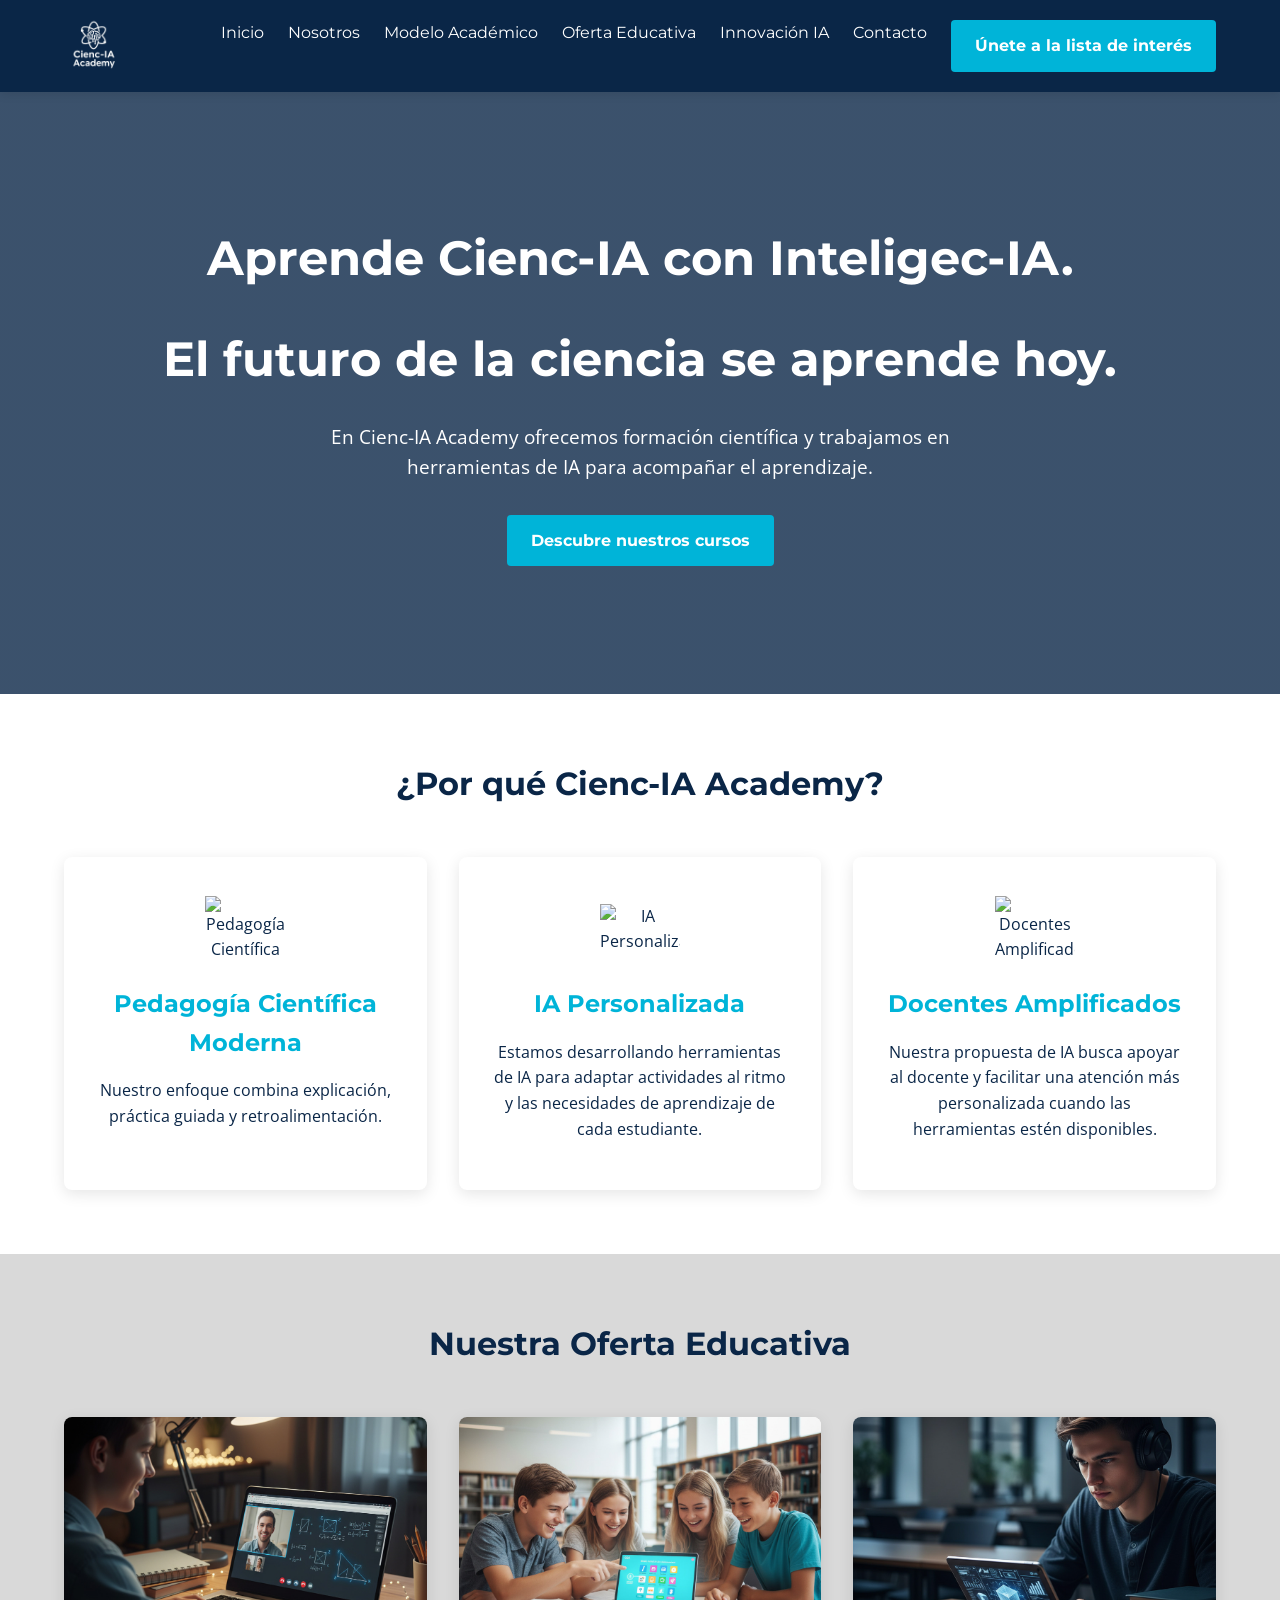
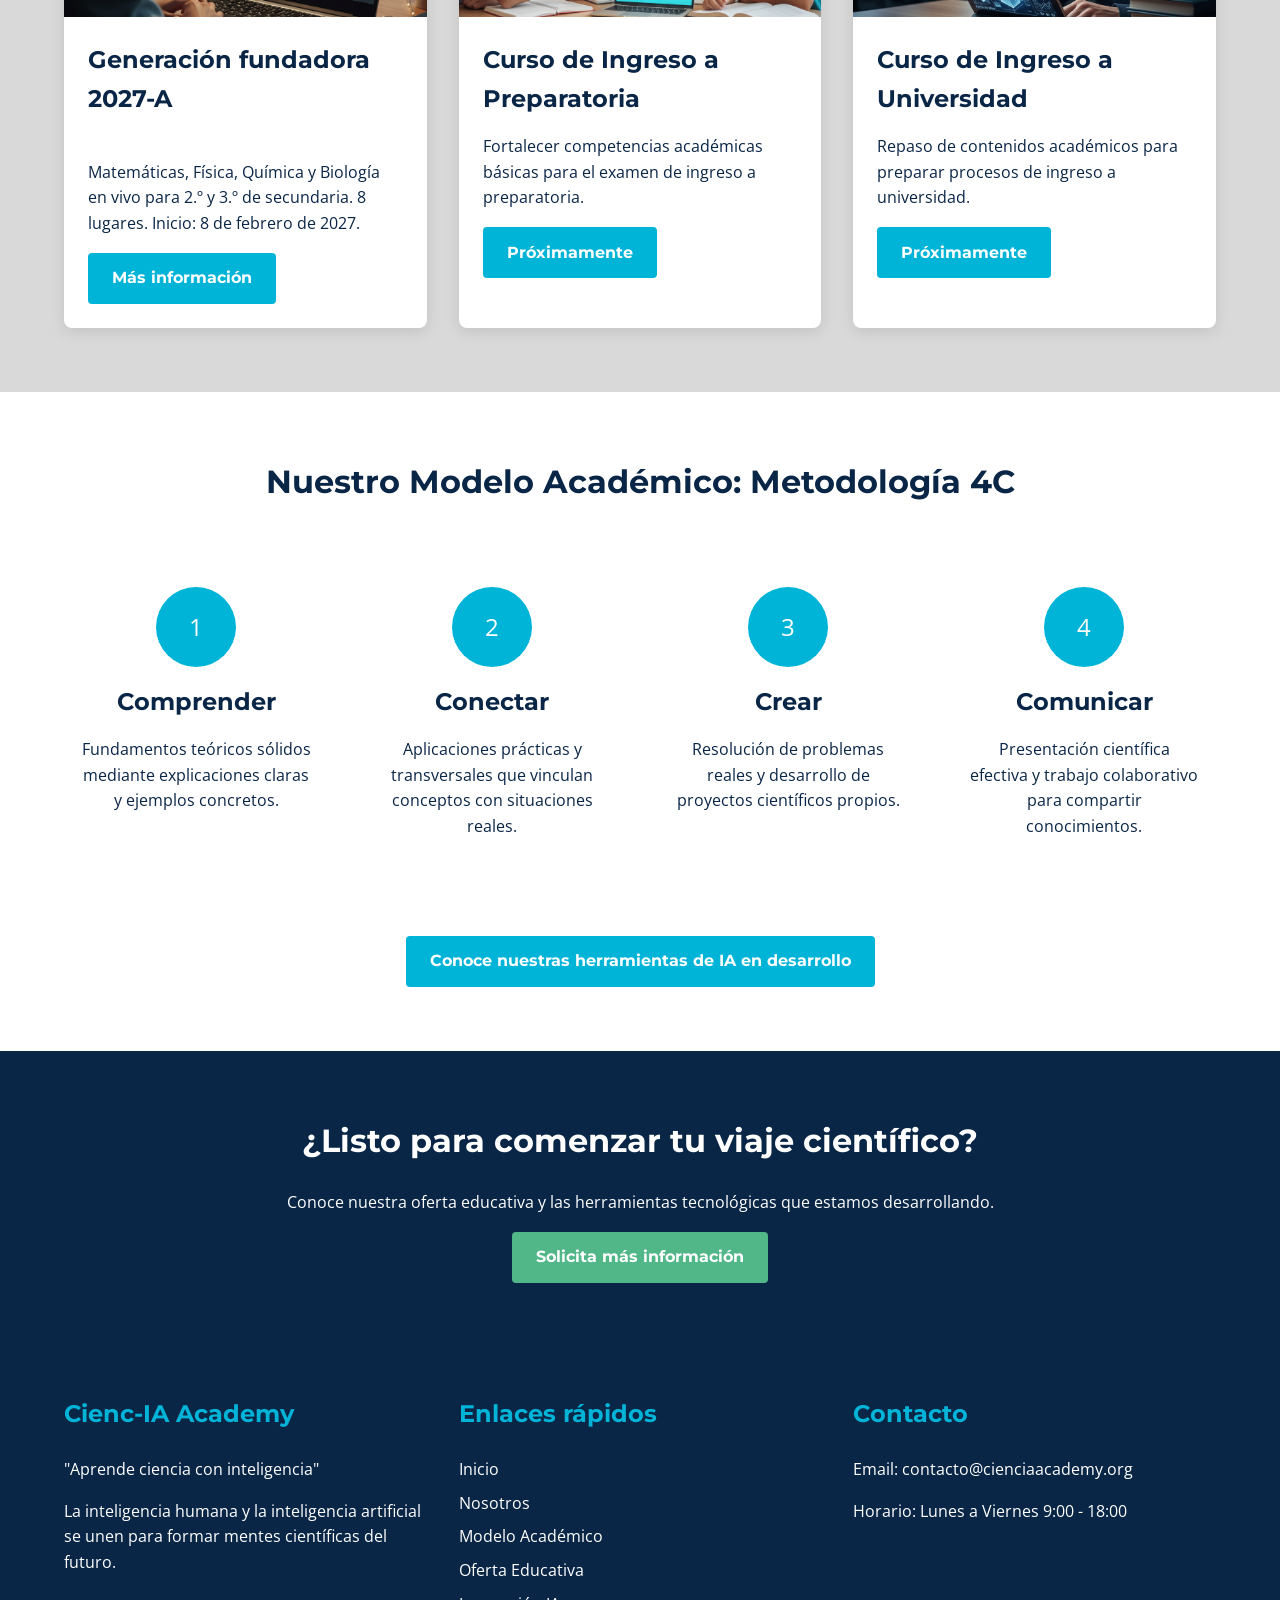
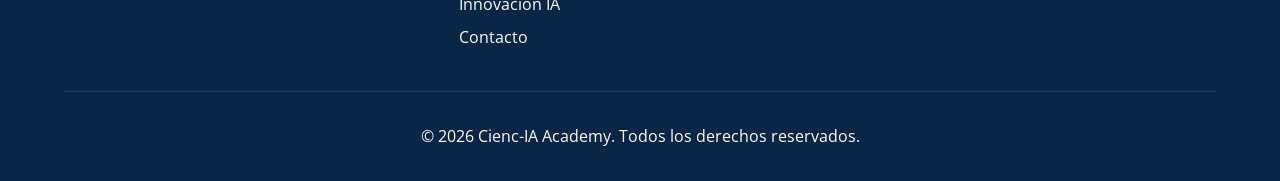
==== index.html @ e6fd6651 "Add files via upload" ====
<!DOCTYPE html>
<html lang="es">
<head>
    <meta charset="UTF-8">
    <meta name="viewport" content="width=device-width, initial-scale=1.0">
    <title>Cienc-IA Academy - Ciencia que evoluciona contigo</title>
    <link rel="preconnect" href="https://fonts.googleapis.com">
    <link rel="preconnect" href="https://fonts.gstatic.com" crossorigin>
    <link href="https://fonts.googleapis.com/css2?family=Montserrat:wght@700&family=Open+Sans&display=swap" rel="stylesheet">
    <style>
        /* Variables CSS para la paleta de colores */
        :root {
            --azul-profundo: #0A2647;
            --cian-brillante: #00B4D8;
            --blanco-puro: #FFFFFF;
            --verde-cientifico: #52B788;
            --gris-neutro: #D9D9D9;
        }

        /* Estilos base */
        * {
            margin: 0;
            padding: 0;
            box-sizing: border-box;
        }

        body {
            font-family: 'Open Sans', sans-serif;
            color: var(--azul-profundo);
            line-height: 1.6;
            background-color: var(--blanco-puro);
        }

        h1, h2, h3, h4, h5, h6 {
            font-family: 'Montserrat', sans-serif;
            font-weight: 700;
            margin-bottom: 1rem;
        }

        h1 {
            font-size: 2.5rem;
        }

        h2 {
            font-size: 2rem;
        }

        h3 {
            font-size: 1.5rem;
        }

        p {
            margin-bottom: 1rem;
        }

        .container {
            width: 90%;
            max-width: 1200px;
            margin: 0 auto;
        }

        section {
            padding: 4rem 0;
        }

        .section-title {
            text-align: center;
            margin-bottom: 3rem;
            color: var(--azul-profundo);
        }

        .btn {
            display: inline-block;
            background-color: var(--cian-brillante);
            color: var(--blanco-puro);
            padding: 0.8rem 1.5rem;
            border-radius: 4px;
            text-decoration: none;
            font-family: 'Montserrat', sans-serif;
            font-weight: 700;
            transition: all 0.3s ease;
            border: none;
            cursor: pointer;
        }

        .btn:hover {
            background-color: var(--azul-profundo);
            transform: translateY(-3px);
            box-shadow: 0 4px 8px rgba(0, 0, 0, 0.2);
        }

        /* Header */
        header {
            background-color: var(--azul-profundo);
            padding: 1rem 0;
            position: sticky;
            top: 0;
            z-index: 1000;
            box-shadow: 0 2px 10px rgba(0, 0, 0, 0.1);
        }

        .header-container {
            display: flex;
            justify-content: space-between;
            align-items: center;
        }

        .logo {
            height: 60px;
            display: block;
        }

        nav ul {
            display: flex;
            list-style: none;
        }

        nav li {
            margin-left: 1.5rem;
        }

        nav a {
            color: var(--blanco-puro);
            text-decoration: none;
            font-family: 'Montserrat', sans-serif;
            transition: color 0.3s ease;
        }

        nav a:hover {
            color: var(--cian-brillante);
        }

        .mobile-menu-btn {
            display: none;
            background: none;
            border: none;
            color: var(--blanco-puro);
            font-size: 1.5rem;
            cursor: pointer;
        }

        /* Hero Section */
        .hero {
            background: linear-gradient(rgba(10, 38, 71, 0.8), rgba(10, 38, 71, 0.8)), url('assets/images/hero/hero-home.jpg');
            background-size: cover;
            background-position: center;
            color: var(--blanco-puro);
            text-align: center;
            padding: 8rem 0;
        }

        .hero h1 {
            font-size: 3rem;
            margin-bottom: 1.5rem;
        }

        .hero p {
            font-size: 1.2rem;
            max-width: 700px;
            margin: 0 auto 2rem;
        }

        /* Why Section */
        .why-section {
            background-color: var(--blanco-puro);
        }

        .why-cards {
            display: grid;
            grid-template-columns: repeat(auto-fit, minmax(300px, 1fr));
            gap: 2rem;
        }

        .why-card {
            background-color: var(--blanco-puro);
            border-radius: 8px;
            padding: 2rem;
            box-shadow: 0 4px 15px rgba(0, 0, 0, 0.1);
            transition: transform 0.3s ease;
            text-align: center;
        }

        .why-card:hover {
            transform: translateY(-5px);
        }

        .why-card h3 {
            color: var(--cian-brillante);
            margin-bottom: 1rem;
        }

        .why-card-icon {
            width: 80px;
            height: 80px;
            margin: 0 auto 1rem;
            display: flex;
            align-items: center;
            justify-content: center;
        }

        .why-card-icon img {
            width: 100%;
            height: auto;
        }

        /* Courses Section */
        .courses-section {
            background-color: var(--gris-neutro);
        }

        .course-cards {
            display: grid;
            grid-template-columns: repeat(auto-fit, minmax(300px, 1fr));
            gap: 2rem;
        }

        .course-card {
            background-color: var(--blanco-puro);
            border-radius: 8px;
            overflow: hidden;
            box-shadow: 0 4px 15px rgba(0, 0, 0, 0.1);
            transition: transform 0.3s ease;
        }

        .course-card:hover {
            transform: translateY(-5px);
        }

        .course-card-img {
            height: 200px;
            overflow: hidden;
        }

        .course-card-img img {
            width: 100%;
            height: 100%;
            object-fit: cover;
        }

        .course-card-content {
            padding: 1.5rem;
        }

        .course-card h3 {
            color: var(--azul-profundo);
        }

        /* Model 4C Section */
        .model-section {
            background-color: var(--blanco-puro);
        }

        .model-4c {
            display: grid;
            grid-template-columns: repeat(auto-fit, minmax(250px, 1fr));
            gap: 2rem;
            margin-bottom: 3rem;
        }

        .model-step {
            text-align: center;
            padding: 2rem 1rem;
        }

        .model-step-icon {
            width: 80px;
            height: 80px;
            background-color: var(--cian-brillante);
            border-radius: 50%;
            display: flex;
            align-items: center;
            justify-content: center;
            margin: 0 auto 1rem;
            color: var(--blanco-puro);
            font-size: 1.5rem;
        }

        .model-step h3 {
            color: var(--azul-profundo);
        }

        /* CTA Section */
        .cta-section {
            background-color: var(--azul-profundo);
            color: var(--blanco-puro);
            text-align: center;
            padding: 4rem 0;
        }

        .cta-section h2 {
            margin-bottom: 1.5rem;
        }

        /* Footer */
        footer {
            background-color: var(--azul-profundo);
            color: var(--blanco-puro);
            padding: 3rem 0 1rem;
        }

        .footer-content {
            display: grid;
            grid-template-columns: repeat(auto-fit, minmax(250px, 1fr));
            gap: 2rem;
            margin-bottom: 2rem;
        }

        .footer-column h3 {
            color: var(--cian-brillante);
            margin-bottom: 1.5rem;
        }

        .footer-column ul {
            list-style: none;
        }

        .footer-column li {
            margin-bottom: 0.5rem;
        }

        .footer-column a {
            color: var(--blanco-puro);
            text-decoration: none;
            transition: color 0.3s ease;
        }

        .footer-column a:hover {
            color: var(--cian-brillante);
        }

        .footer-bottom {
            text-align: center;
            padding-top: 2rem;
            border-top: 1px solid rgba(255, 255, 255, 0.1);
        }

        /* Responsive */
        @media (max-width: 768px) {
            .mobile-menu-btn {
                display: block;
            }

            nav ul {
                display: none;
                flex-direction: column;
                position: absolute;
                top: 100%;
                left: 0;
                width: 100%;
                background-color: var(--azul-profundo);
                padding: 1rem 0;
            }

            nav ul.active {
                display: flex;
            }

            nav li {
                margin: 0;
                text-align: center;
                padding: 0.5rem 0;
            }

            .hero h1 {
                font-size: 2rem;
            }
        }
    </style>
</head>
<body>
    <!-- Header -->
    <header>
        <div class="container header-container">
            <!-- Logo con ruta correcta -->
            <a href="#inicio" aria-label="Ir al inicio"><img src="assets/images/general/logo-ciencia-academy.png" alt="Cienc-IA Academy" class="logo"></a>
            <button class="mobile-menu-btn" aria-label="Abrir menú">☰</button>
            <nav>
                <ul>
                    <li><a href="#inicio">Inicio</a></li>
                    <li><a href="pages/nosotros.html">Nosotros</a></li>
                    <li><a href="pages/modelo-academico.html">Modelo Académico</a></li>
                    <li><a href="pages/oferta-educativa.html">Oferta Educativa</a></li>
                    <li><a href="pages/innovacion-ia.html">Innovación IA</a></li>
                    <li><a href="pages/contacto.html">Contacto</a></li>
                    <li><a href="pages/contacto.html" class="btn">Únete a la lista de interés</a></li>
                </ul>
            </nav>
        </div>
    </header>

    <!-- Hero Section -->
    <section class="hero" id="inicio">
        <div class="container">
            <h1>Aprende Cienc-IA con Inteligec-IA.</h1>
            <h1>El futuro de la ciencia se aprende hoy.</h1>
            <p>En Cienc-IA Academy ofrecemos formación científica y trabajamos en herramientas de IA para acompañar el aprendizaje.</p>
            <a href="#cursos" class="btn">Descubre nuestros cursos</a>
        </div>
    </section>

    <!-- Why Section -->
    <section class="why-section" id="nosotros">
        <div class="container">
            <h2 class="section-title">¿Por qué Cienc-IA Academy?</h2>
            <div class="why-cards">
                <div class="why-card">
                    <div class="why-card-icon">
                        <img src="assets/images/icons/icon-pedagogia.svg" alt="Pedagogía Científica">
                    </div>
                    <h3>Pedagogía Científica Moderna</h3>
                    <p>Nuestro enfoque combina explicación, práctica guiada y retroalimentación.</p>
                </div>
                <div class="why-card">
                    <div class="why-card-icon">
                        <img src="assets/images/icons/icon-ia.svg" alt="IA Personalizada">
                    </div>
                    <h3>IA Personalizada</h3>
                    <p>Estamos desarrollando herramientas de IA para adaptar actividades al ritmo y las necesidades de aprendizaje de cada estudiante.</p>
                </div>
                <div class="why-card">
                    <div class="why-card-icon">
                        <img src="assets/images/icons/icon-docentes.svg" alt="Docentes Amplificados">
                    </div>
                    <h3>Docentes Amplificados</h3>
                    <p>Nuestra propuesta de IA busca apoyar al docente y facilitar una atención más personalizada cuando las herramientas estén disponibles.</p>
                </div>
            </div>
        </div>
    </section>

    <!-- Courses Section -->
    <section class="courses-section" id="cursos">
        <div class="container">
            <h2 class="section-title">Nuestra Oferta Educativa</h2>
            <div class="course-cards">
                <div class="course-card">
                    <div class="course-card-img">
                        <img src="assets/images/courses/curso-regulares.jpg" alt="Cursos Regulares">
                    </div>
                    <div class="course-card-content">
                        <h3>Generación fundadora 2027-A <br> </h3>
                        <br>
                        <p>Matemáticas, Física, Química y Biología en vivo para 2.º y 3.º de secundaria. 8 lugares. Inicio: 8 de febrero de 2027.</p>
                        <a href="pages/oferta-educativa.html" class="btn">Más información</a>
                        
                    </div>
                </div>
                <div class="course-card">
                    <div class="course-card-img">
                        <img src="assets/images/courses/curso-preparatoria.jpg" alt="Curso de Ingreso a Preparatoria">
                    </div>
                    <div class="course-card-content">
                        <h3>Curso de Ingreso a Preparatoria</h3>
                        <p>Fortalecer competencias académicas básicas para el examen de ingreso a preparatoria.</p>
                        <span class="btn" style="cursor: default;">Próximamente</span>
                    </div>
                </div>
                <div class="course-card">
                    <div class="course-card-img">
                        <img src="assets/images/courses/curso-universidad.jpg" alt="Curso de Ingreso a Universidad">
                    </div>
                    <div class="course-card-content">
                        <h3>Curso de Ingreso a Universidad</h3>
                        <p>Repaso de contenidos académicos para preparar procesos de ingreso a universidad.</p>
                        <span class="btn" style="cursor: default;">Próximamente</span>
                    </div>
                </div>
            </div>
        </div>
    </section>

    <!-- Model 4C Section -->
    <section class="model-section" id="modelo">
        <div class="container">
            <h2 class="section-title">Nuestro Modelo Académico: Metodología 4C</h2>
            <div class="model-4c">
                <div class="model-step">
                    <div class="model-step-icon">1</div>
                    <h3>Comprender</h3>
                    <p>Fundamentos teóricos sólidos mediante explicaciones claras y ejemplos concretos.</p>
                </div>
                <div class="model-step">
                    <div class="model-step-icon">2</div>
                    <h3>Conectar</h3>
                    <p>Aplicaciones prácticas y transversales que vinculan conceptos con situaciones reales.</p>
                </div>
                <div class="model-step">
                    <div class="model-step-icon">3</div>
                    <h3>Crear</h3>
                    <p>Resolución de problemas reales y desarrollo de proyectos científicos propios.</p>
                </div>
                <div class="model-step">
                    <div class="model-step-icon">4</div>
                    <h3>Comunicar</h3>
                    <p>Presentación científica efectiva y trabajo colaborativo para compartir conocimientos.</p>
                </div>
            </div>
            <div style="text-align: center;">
                <a href="pages/innovacion-ia.html" class="btn">Conoce nuestras herramientas de IA en desarrollo</a>
            </div>
        </div>
    </section>

    <!-- CTA Section -->
    <section class="cta-section">
        <div class="container">
            <h2>¿Listo para comenzar tu viaje científico?</h2>
            <p>Conoce nuestra oferta educativa y las herramientas tecnológicas que estamos desarrollando.</p>
            <a href="pages/contacto.html" class="btn" style="background-color: var(--verde-cientifico);">Solicita más información</a>
        </div>
    </section>

    <!-- Footer -->
    <footer>
        <div class="container">
            <div class="footer-content">
                <div class="footer-column">
                    <h3>Cienc-IA Academy</h3>
                    <p>"Aprende ciencia con inteligencia"</p>
                    <p>La inteligencia humana y la inteligencia artificial se unen para formar mentes científicas del futuro.</p>
                </div>
                <div class="footer-column">
                    <h3>Enlaces rápidos</h3>
                    <ul>
                        <li><a href="#inicio">Inicio</a></li>
                        <li><a href="pages/nosotros.html">Nosotros</a></li>
                        <li><a href="pages/modelo-academico.html">Modelo Académico</a></li>
                        <li><a href="pages/oferta-educativa.html">Oferta Educativa</a></li>
                        <li><a href="pages/innovacion-ia.html">Innovación IA</a></li>
                        <li><a href="pages/contacto.html">Contacto</a></li>
                    </ul>
                </div>
                <div class="footer-column">
                    <h3>Contacto</h3>
                    <p>Email: contacto@cienciaacademy.org</p>
                    <p>Horario: Lunes a Viernes 9:00 - 18:00</p>
                </div>
            </div>
            <div class="footer-bottom">
                <p>&copy; 2026 Cienc-IA Academy. Todos los derechos reservados.</p>
            </div>
        </div>
    </footer>

    <script>
        // Mobile menu toggle
        document.querySelector('.mobile-menu-btn').addEventListener('click', function() {
            document.querySelector('nav ul').classList.toggle('active');
        });

        // Smooth scrolling for anchor links
        document.querySelectorAll('a[href^="#"]').forEach(anchor => {
            anchor.addEventListener('click', function (e) {
                e.preventDefault();
                
                const targetId = this.getAttribute('href');
                if (targetId === '#') return;
                
                const targetElement = document.querySelector(targetId);
                if (targetElement) {
                    window.scrollTo({
                        top: targetElement.offsetTop - 80,
                        behavior: 'smooth'
                    });
                    
                    // Close mobile menu if open
                    document.querySelector('nav ul').classList.remove('active');
                }
            });
        });
    </script>
</body>
</html>
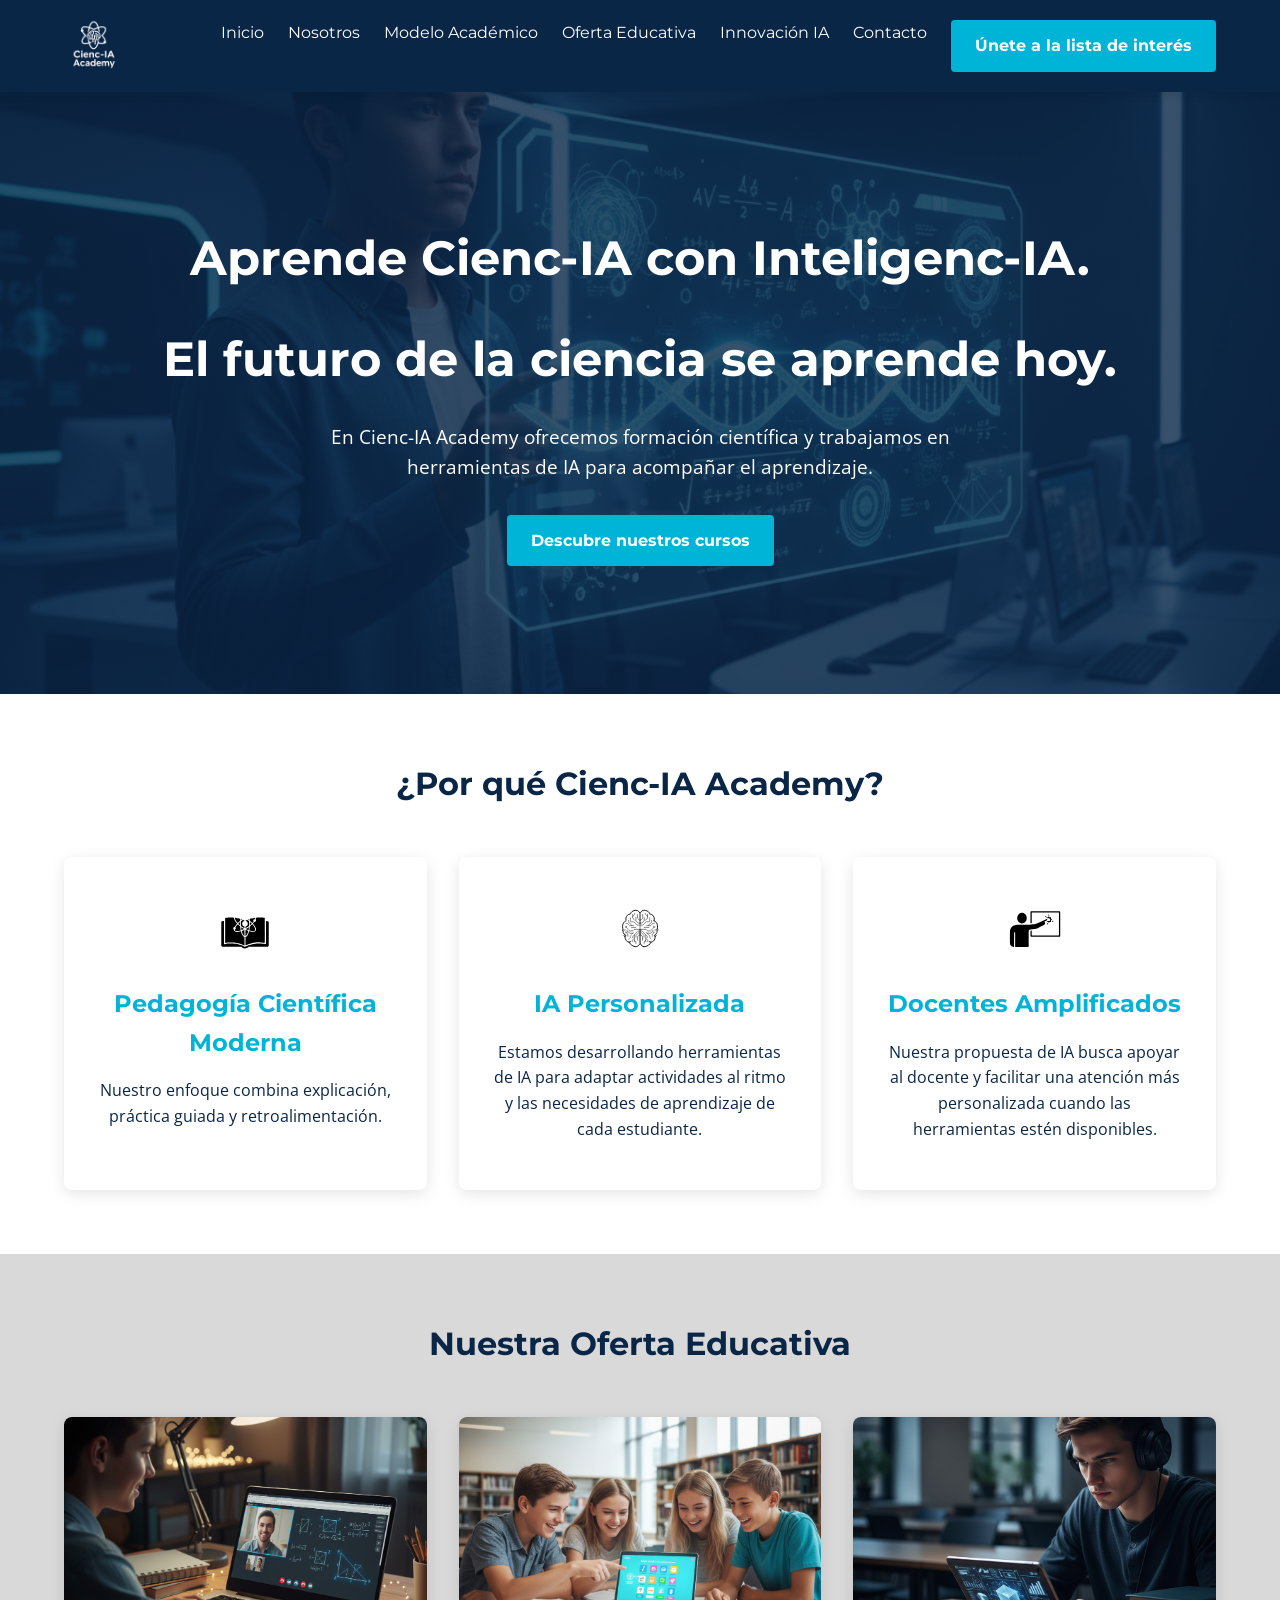
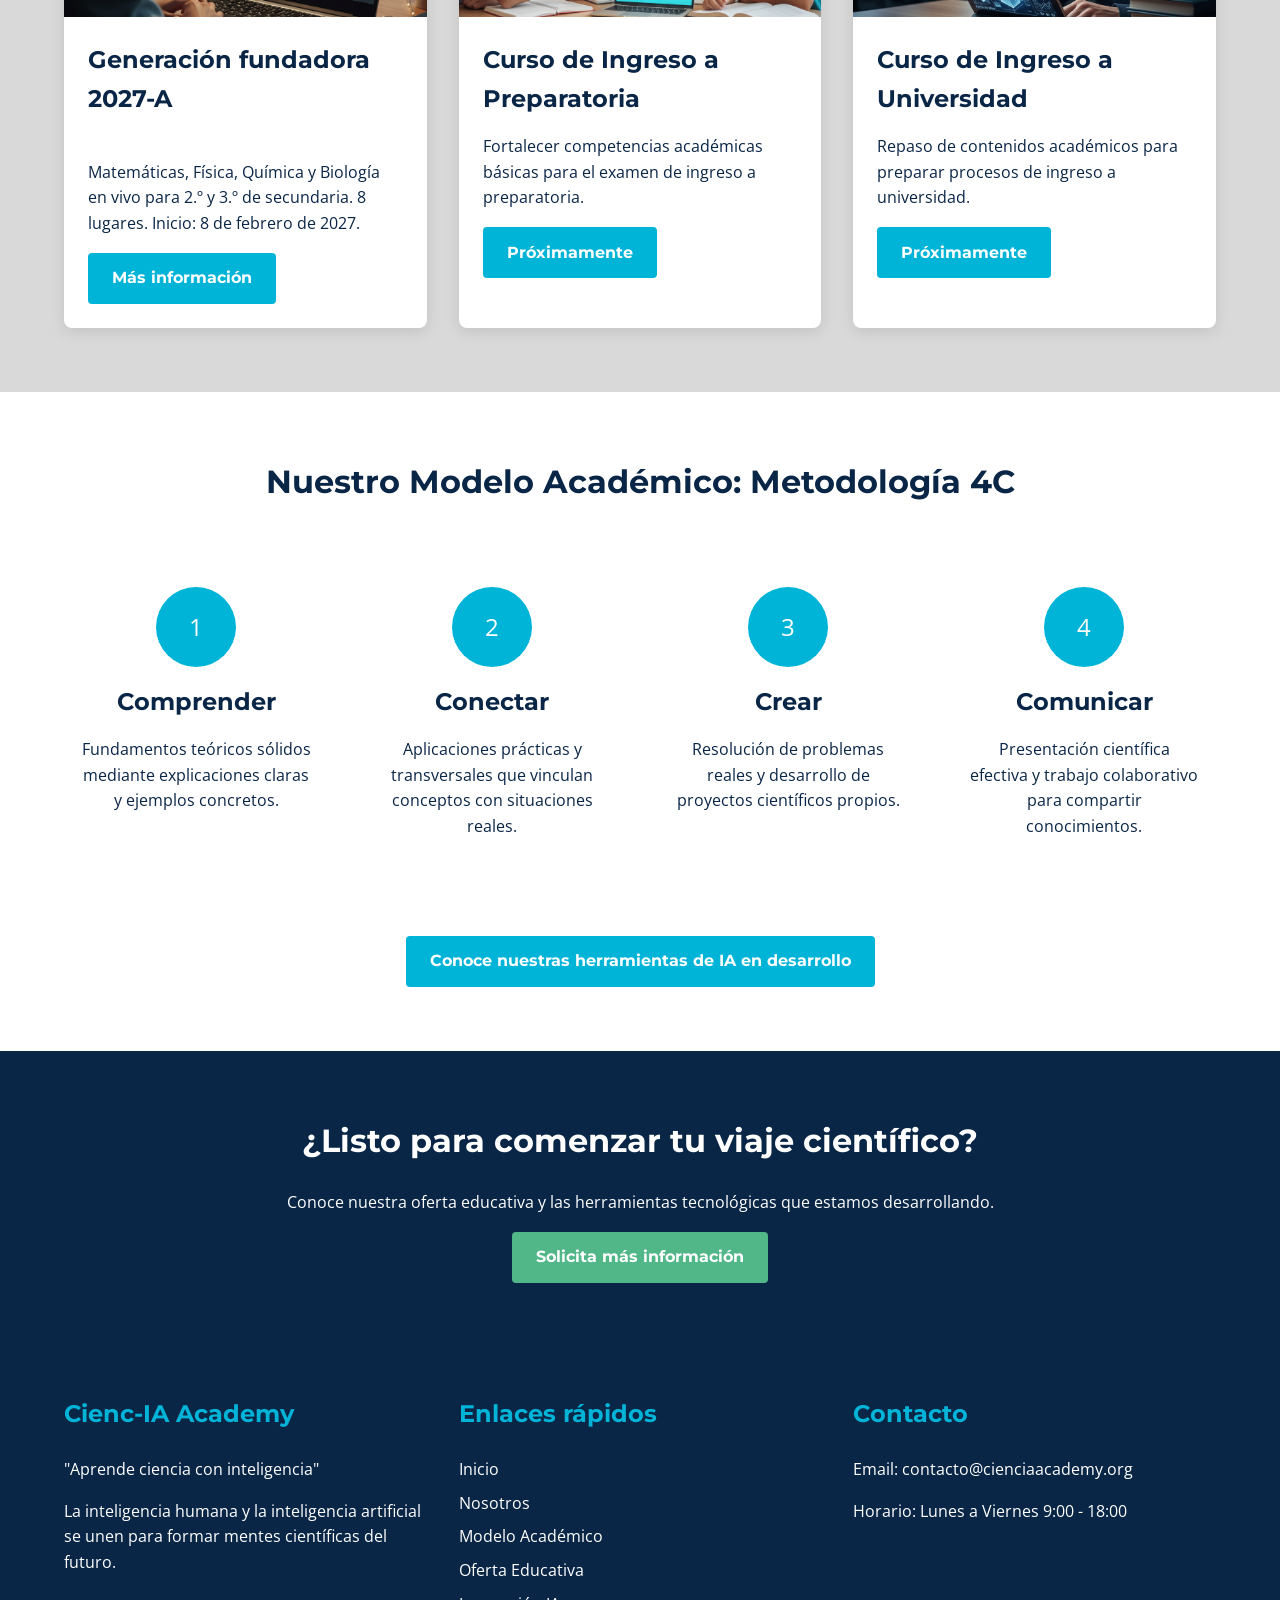
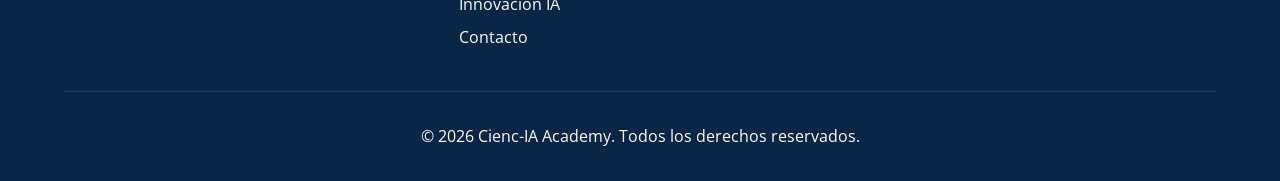
==== commit f0557f98: "fix: restaura estilos del pie y corrige errata del título" ====
--- a/index.html
+++ b/index.html
@@ -391,7 +391,7 @@
     <!-- Hero Section -->
     <section class="hero" id="inicio">
         <div class="container">
-            <h1>Aprende Cienc-IA con Inteligec-IA.</h1>
+            <h1>Aprende Cienc-IA con Inteligenc-IA.</h1>
             <h1>El futuro de la ciencia se aprende hoy.</h1>
             <p>En Cienc-IA Academy ofrecemos formación científica y trabajamos en herramientas de IA para acompañar el aprendizaje.</p>
             <a href="#cursos" class="btn">Descubre nuestros cursos</a>
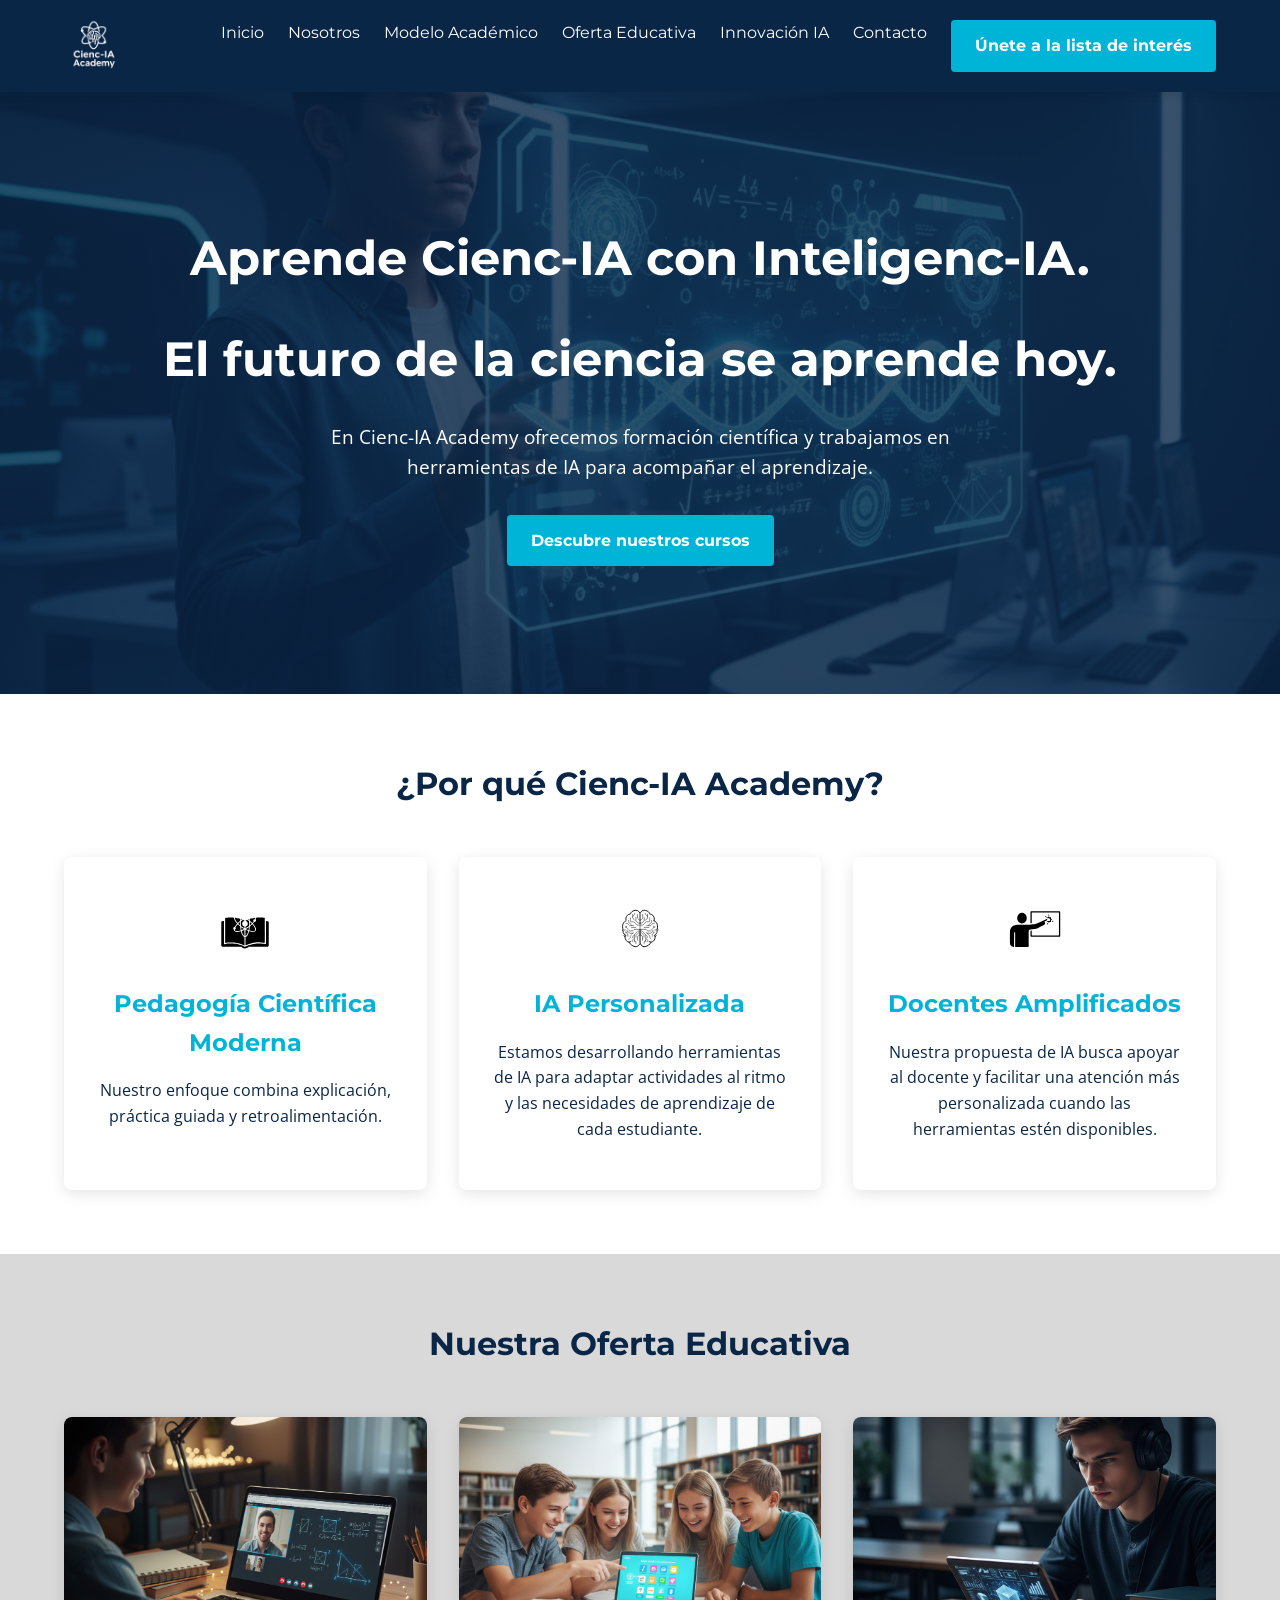
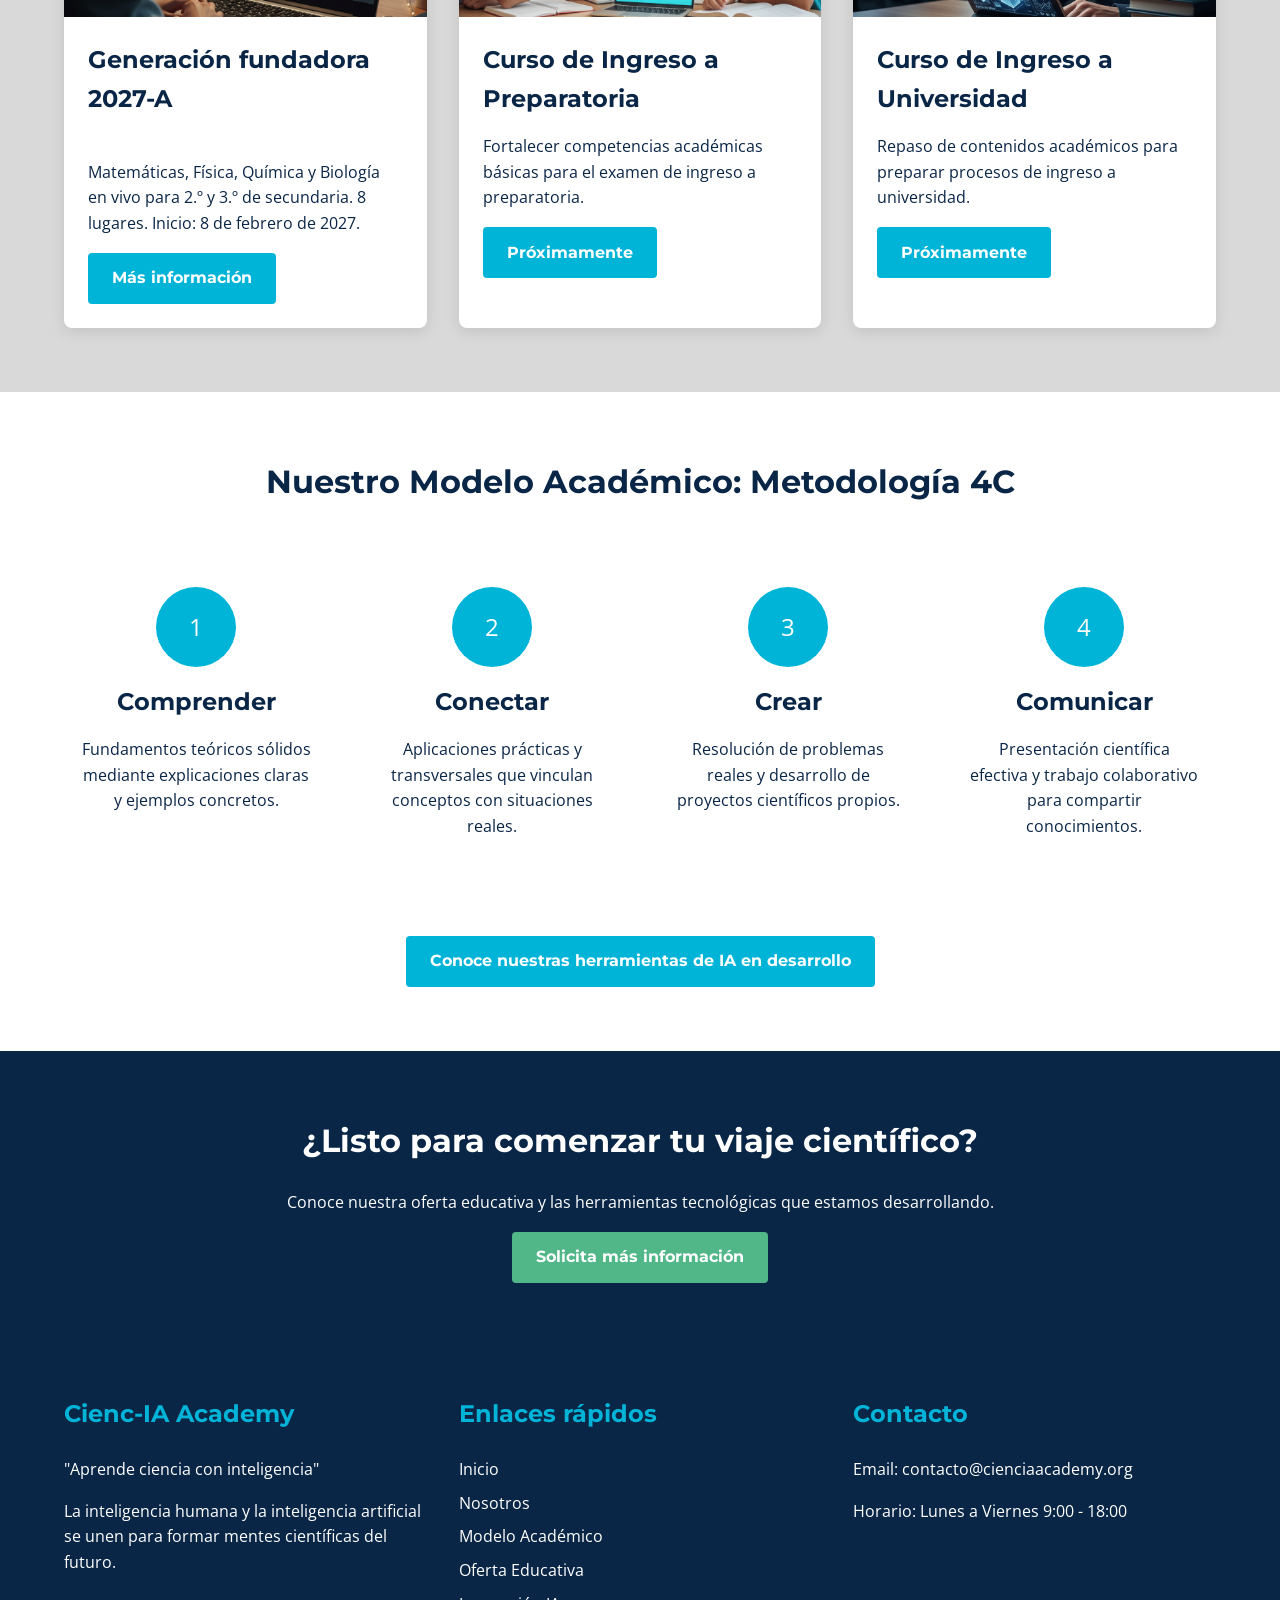
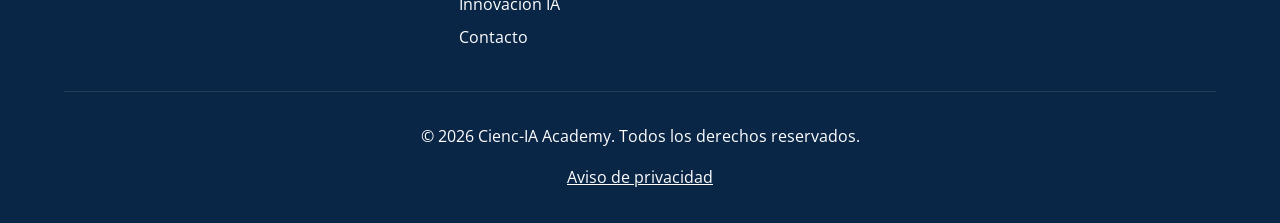
==== commit 8a62d0b7: "feat: añade aviso de privacidad y enlaces en los pies de página" ====
--- a/index.html
+++ b/index.html
@@ -538,6 +538,7 @@
             </div>
             <div class="footer-bottom">
                 <p>&copy; 2026 Cienc-IA Academy. Todos los derechos reservados.</p>
+                <p><a href="pages/aviso-de-privacidad.html" style="color: inherit;">Aviso de privacidad</a></p>
             </div>
         </div>
     </footer>
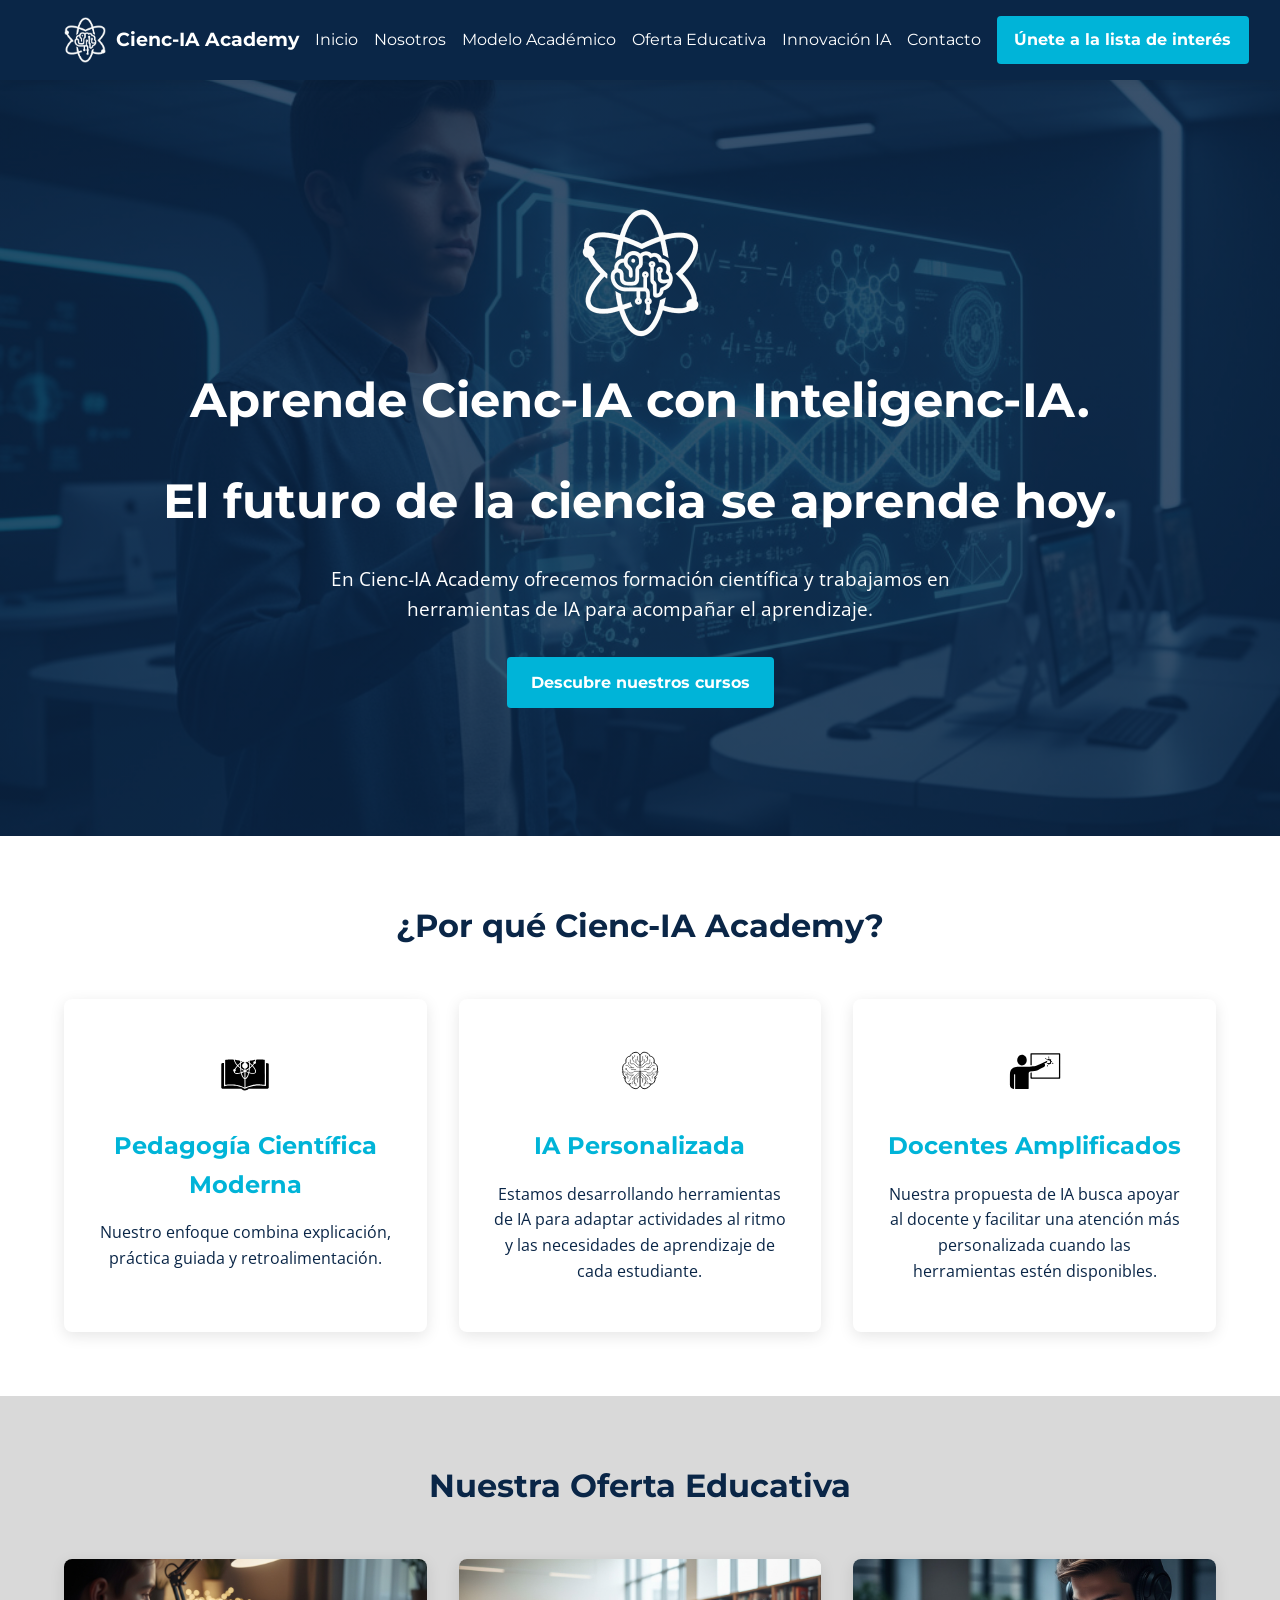
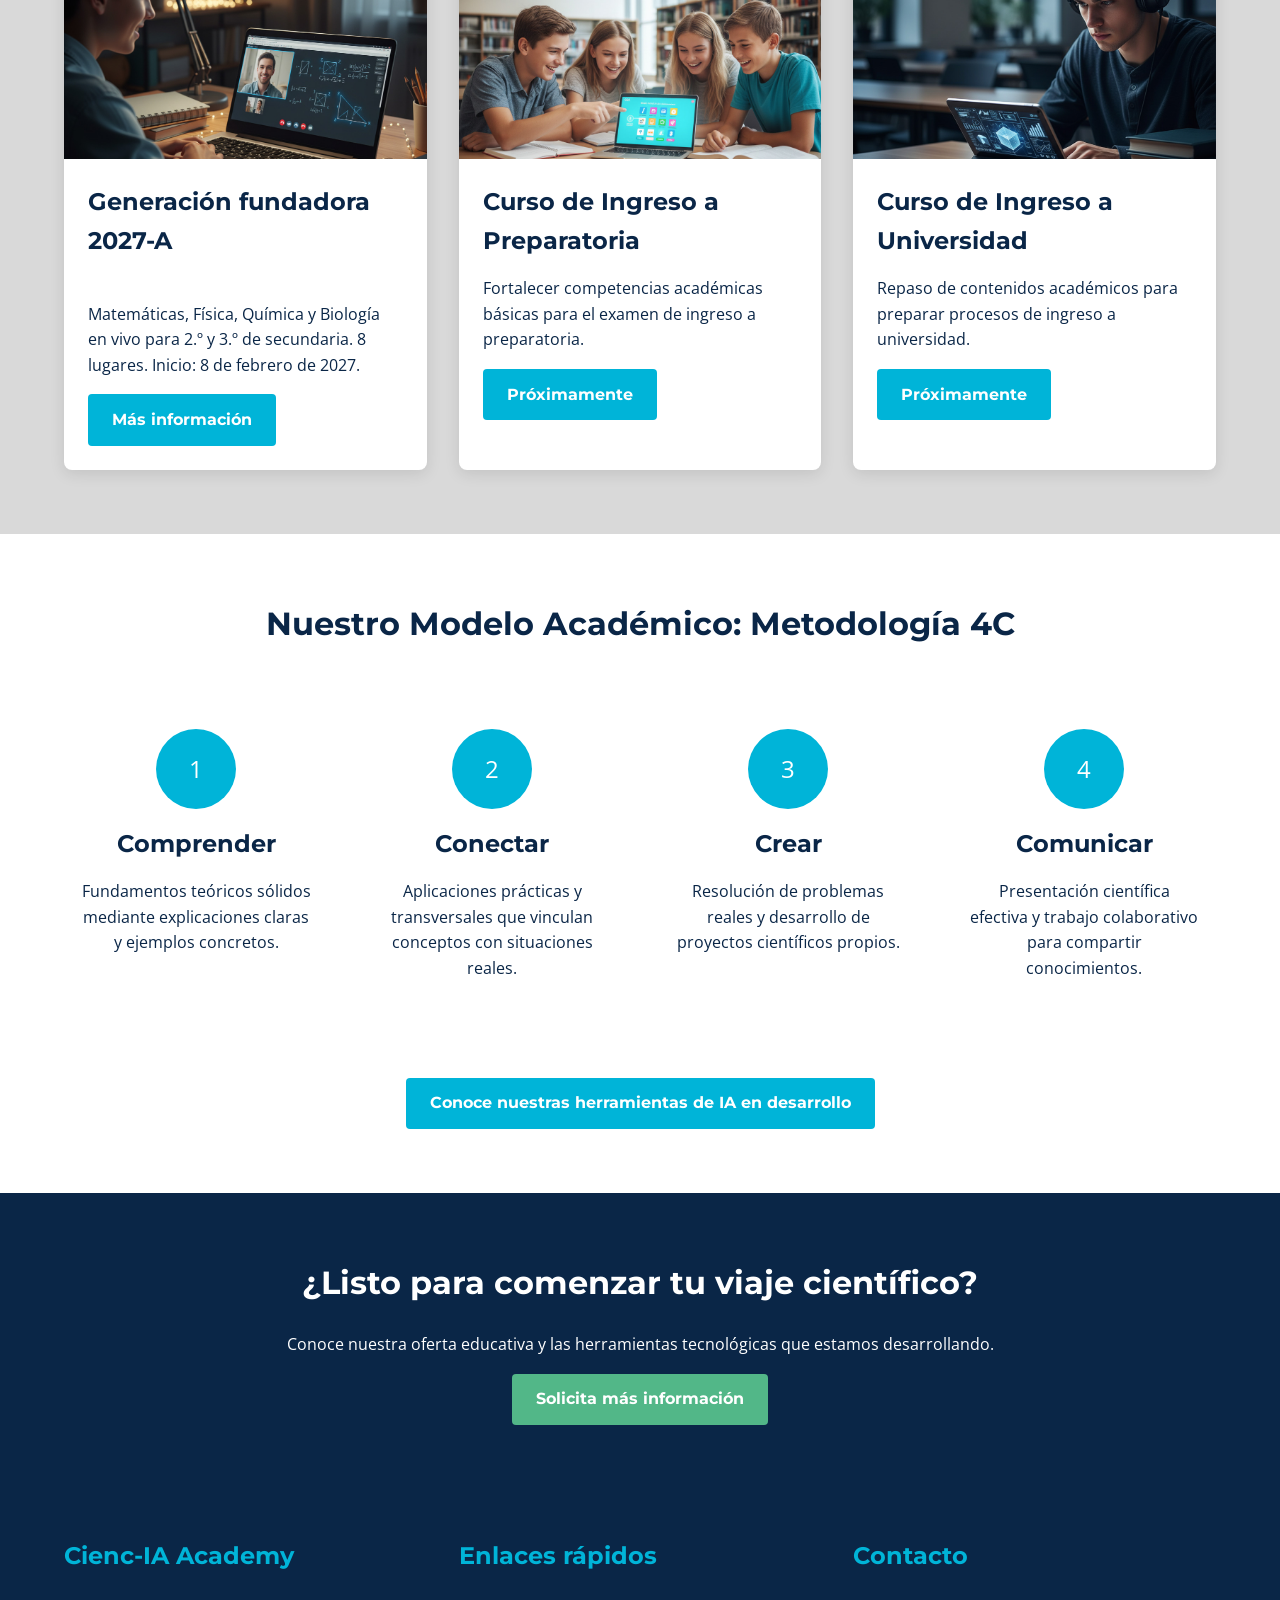
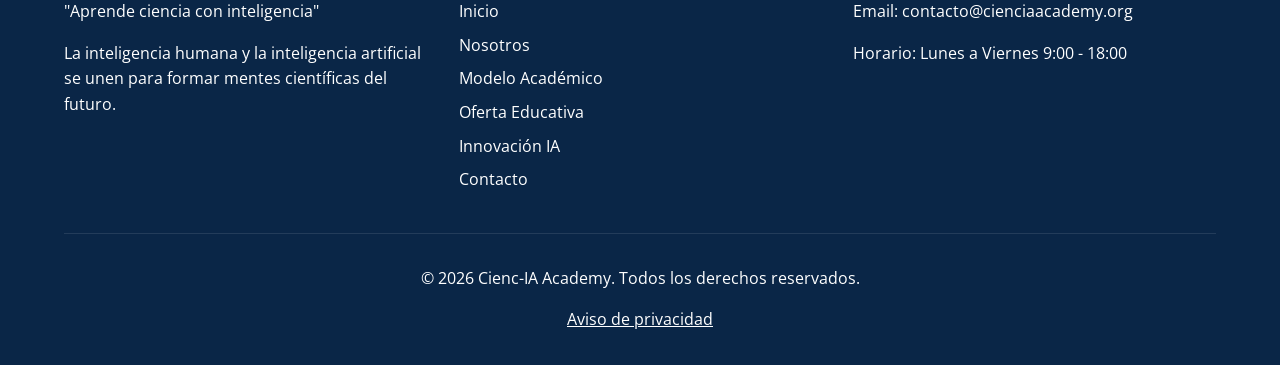
==== commit 5cb15a1a: "feat: actualiza el encabezado y la portada con los HTML proporcionados" ====
--- a/index.html
+++ b/index.html
@@ -365,6 +365,104 @@
                 font-size: 2rem;
             }
         }
+
+        /* Encabezado: logo horizontal y menú */
+        .logo-link {
+            display: flex;
+            align-items: center;
+            gap: 0.6rem;
+            text-decoration: none;
+        }
+
+        .logo-icon {
+            height: 46px;
+            width: auto;
+            display: block;
+        }
+
+        .brand {
+            font-family: 'Montserrat', sans-serif;
+            font-weight: 700;
+            color: var(--blanco-puro);
+            font-size: 1.2rem;
+            line-height: 1;
+            white-space: nowrap;
+        }
+
+        nav ul {
+            align-items: center;
+        }
+
+        nav a {
+            white-space: nowrap;
+        }
+
+        nav li {
+            margin-left: 1rem;
+        }
+
+        nav .btn {
+            padding: 0.7rem 1.1rem;
+        }
+
+        @media (max-width: 1279px) {
+            .header-container {
+                justify-content: flex-start;
+            }
+
+            .mobile-menu-btn {
+                display: block;
+                font-size: 2rem;
+                line-height: 1;
+                margin-right: 1rem;
+            }
+
+            nav ul {
+                display: none;
+                flex-direction: column;
+                position: absolute;
+                top: 100%;
+                left: 0;
+                width: 100%;
+                background-color: var(--azul-profundo);
+                padding: 1rem 0;
+            }
+
+            nav ul.active {
+                display: flex;
+            }
+
+            nav li {
+                margin: 0;
+                text-align: center;
+                padding: 0.5rem 0;
+            }
+        }
+
+        @media (max-width: 768px) {
+            .logo-icon {
+                height: 40px;
+            }
+
+            .brand {
+                font-size: 1.1rem;
+            }
+        }
+
+        /* Portada: icono grande */
+        .hero-logo {
+            height: 130px;
+            width: auto;
+            display: block;
+            margin: 0 auto 1.5rem;
+        }
+
+        @media (max-width: 768px) {
+            .hero-logo {
+                height: 90px;
+                margin-bottom: 1rem;
+            }
+        }
     </style>
 </head>
 <body>
@@ -372,8 +470,8 @@
     <header>
         <div class="container header-container">
             <!-- Logo con ruta correcta -->
-            <a href="#inicio" aria-label="Ir al inicio"><img src="assets/images/general/logo-ciencia-academy.png" alt="Cienc-IA Academy" class="logo"></a>
             <button class="mobile-menu-btn" aria-label="Abrir menú">☰</button>
+            <a href="#inicio" class="logo-link" aria-label="Ir al inicio"><img src="assets/images/general/logo-icono.png" alt="" class="logo-icon"><span class="brand">Cienc-IA Academy</span></a>
             <nav>
                 <ul>
                     <li><a href="#inicio">Inicio</a></li>
@@ -382,7 +480,7 @@
                     <li><a href="pages/oferta-educativa.html">Oferta Educativa</a></li>
                     <li><a href="pages/innovacion-ia.html">Innovación IA</a></li>
                     <li><a href="pages/contacto.html">Contacto</a></li>
-                    <li><a href="pages/contacto.html" class="btn">Únete a la lista de interés</a></li>
+                    <li><a href="https://docs.google.com/forms/d/e/1FAIpQLScrqjBEIfdcCrmgaC7dbi5Xk3SQpHmgz5KaGYGZAWSR4q2AVg/viewform" class="btn" target="_blank" rel="noopener">Únete a la lista de interés</a></li>
                 </ul>
             </nav>
         </div>
@@ -391,6 +489,7 @@
     <!-- Hero Section -->
     <section class="hero" id="inicio">
         <div class="container">
+            <img src="assets/images/general/logo-icono.png" alt="" class="hero-logo">
             <h1>Aprende Cienc-IA con Inteligenc-IA.</h1>
             <h1>El futuro de la ciencia se aprende hoy.</h1>
             <p>En Cienc-IA Academy ofrecemos formación científica y trabajamos en herramientas de IA para acompañar el aprendizaje.</p>
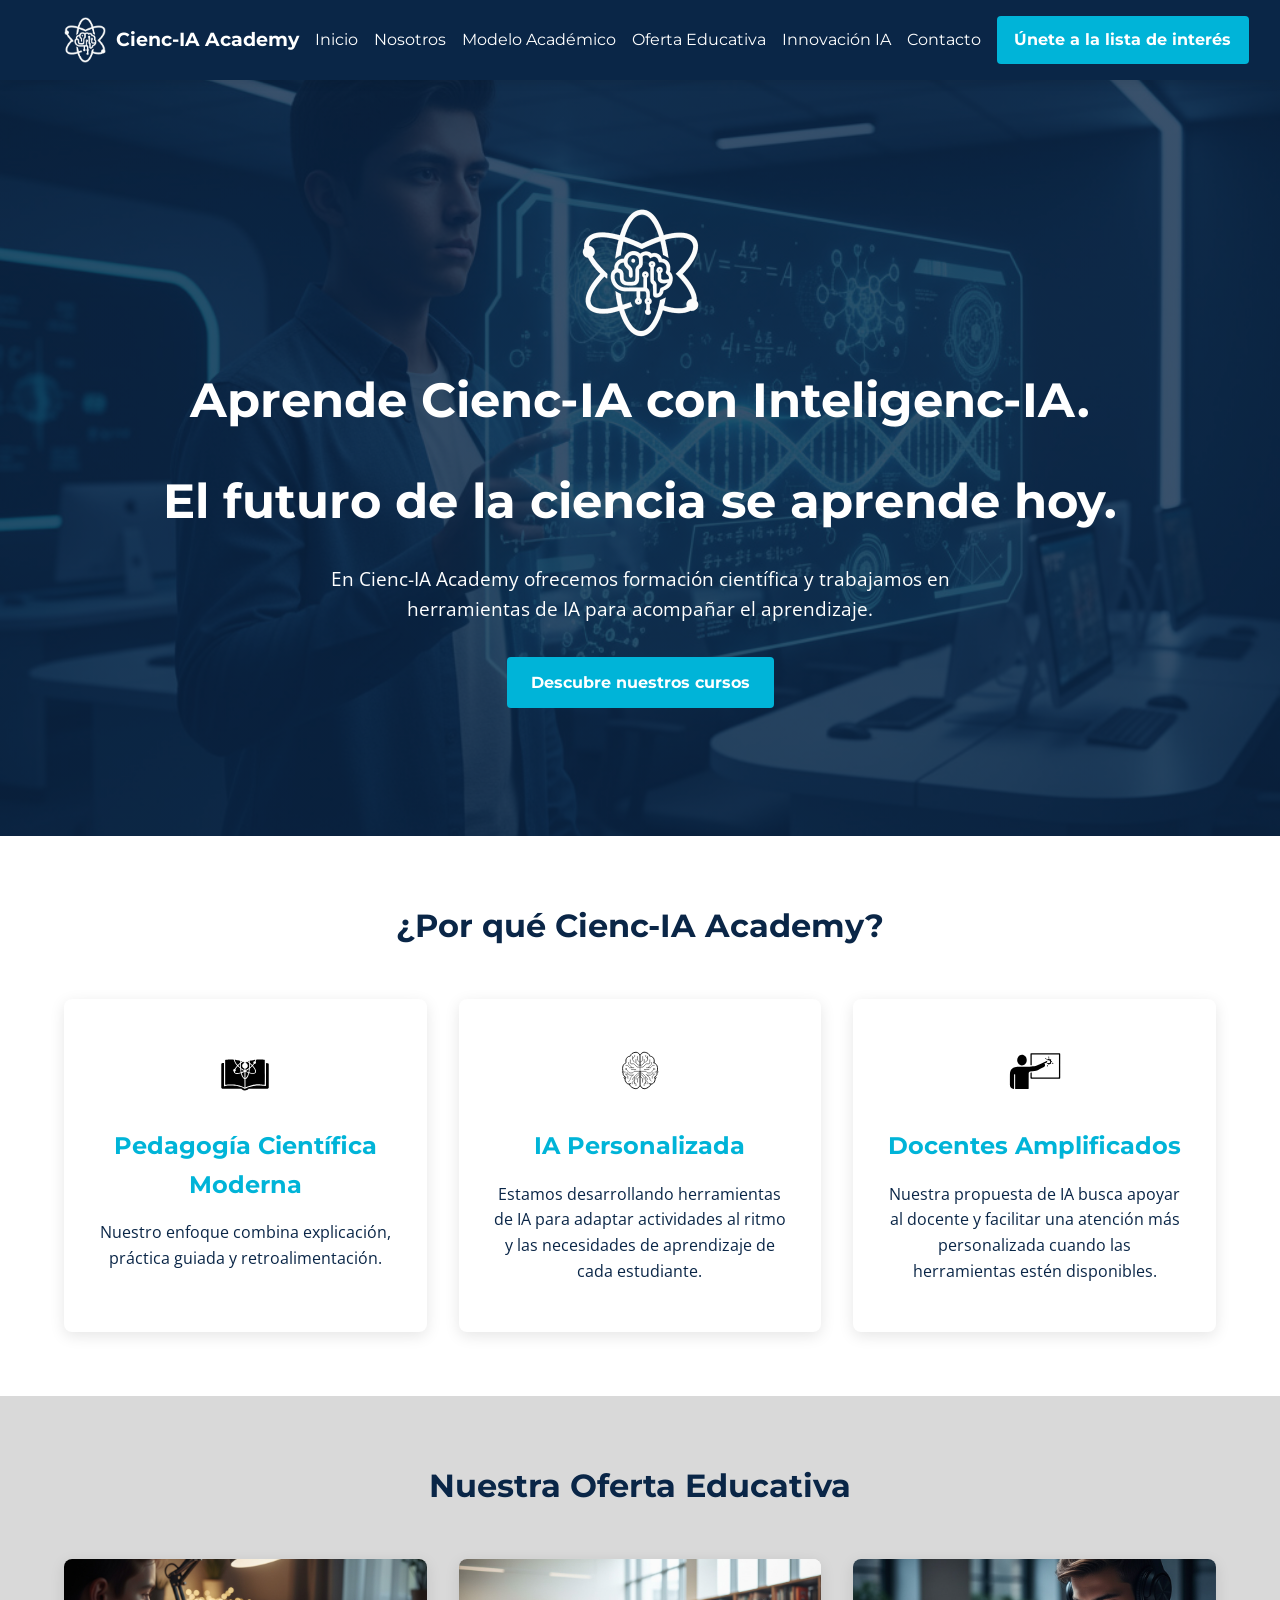
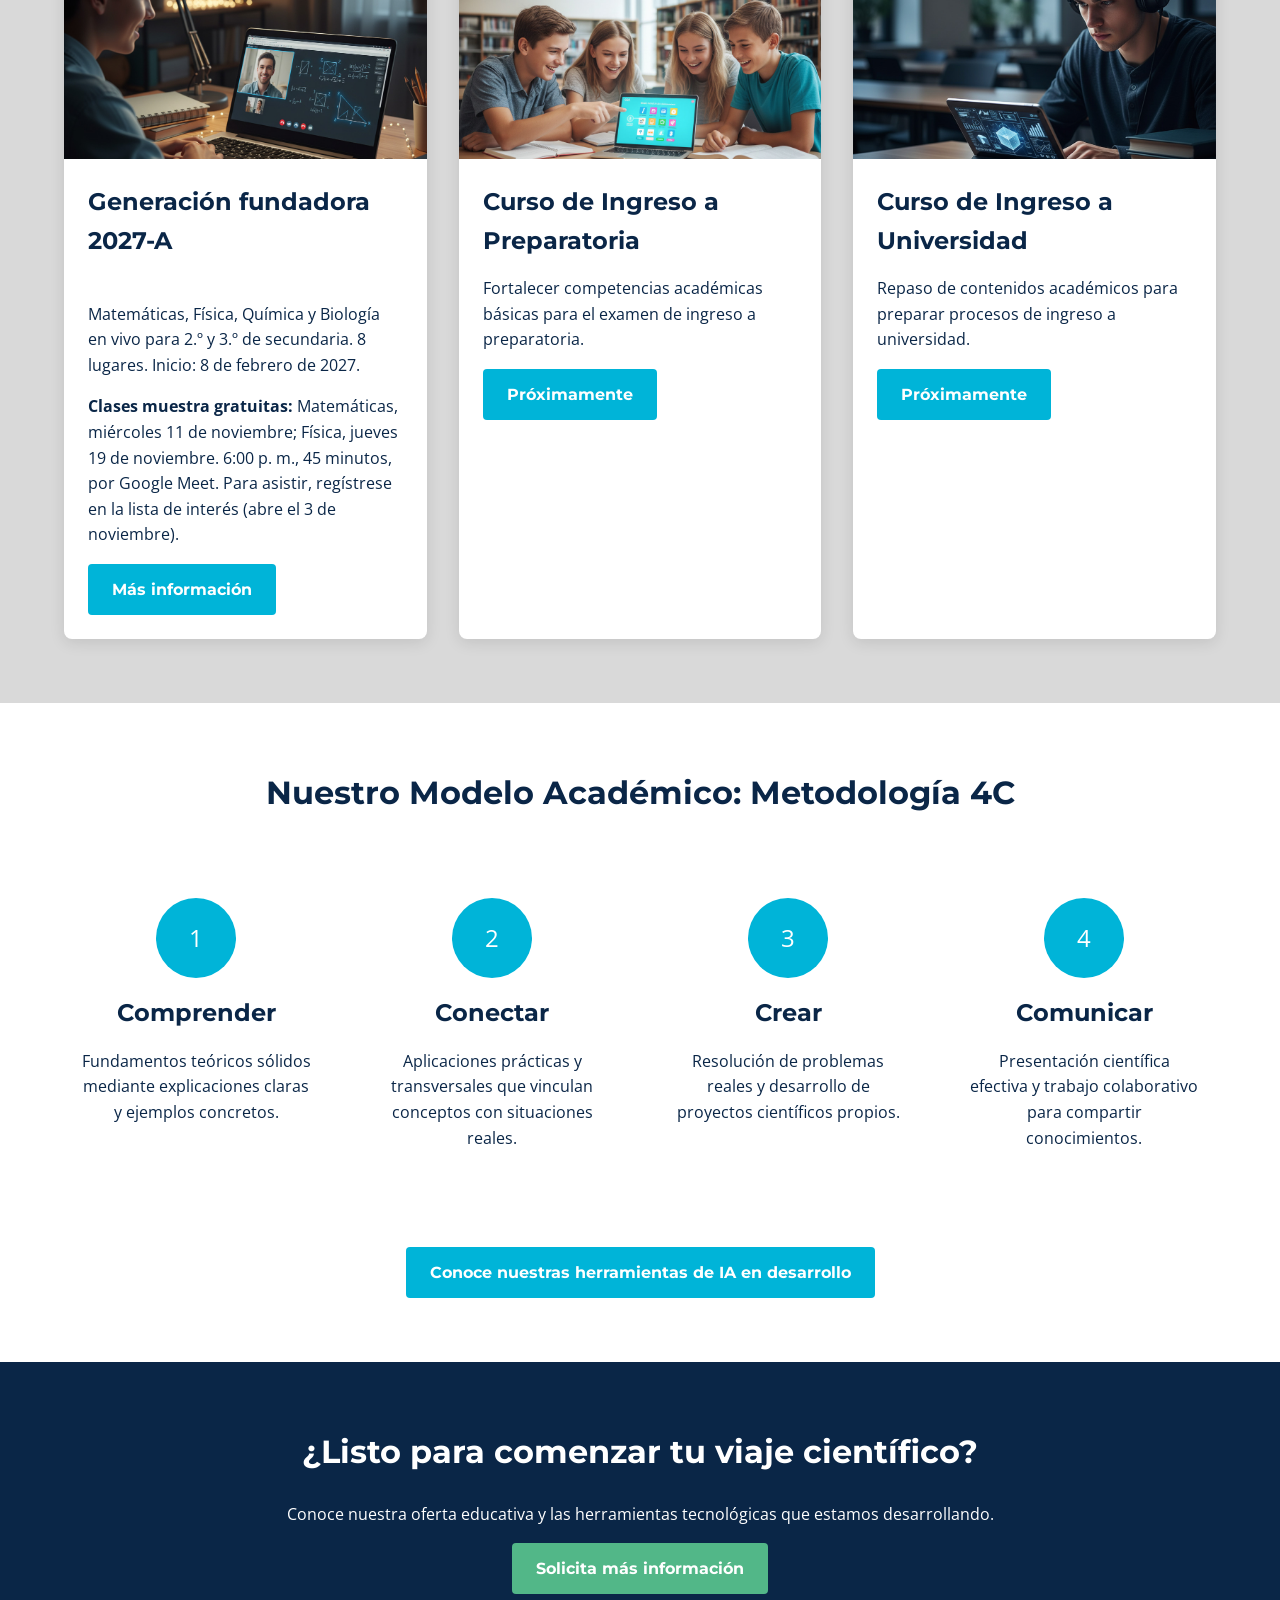
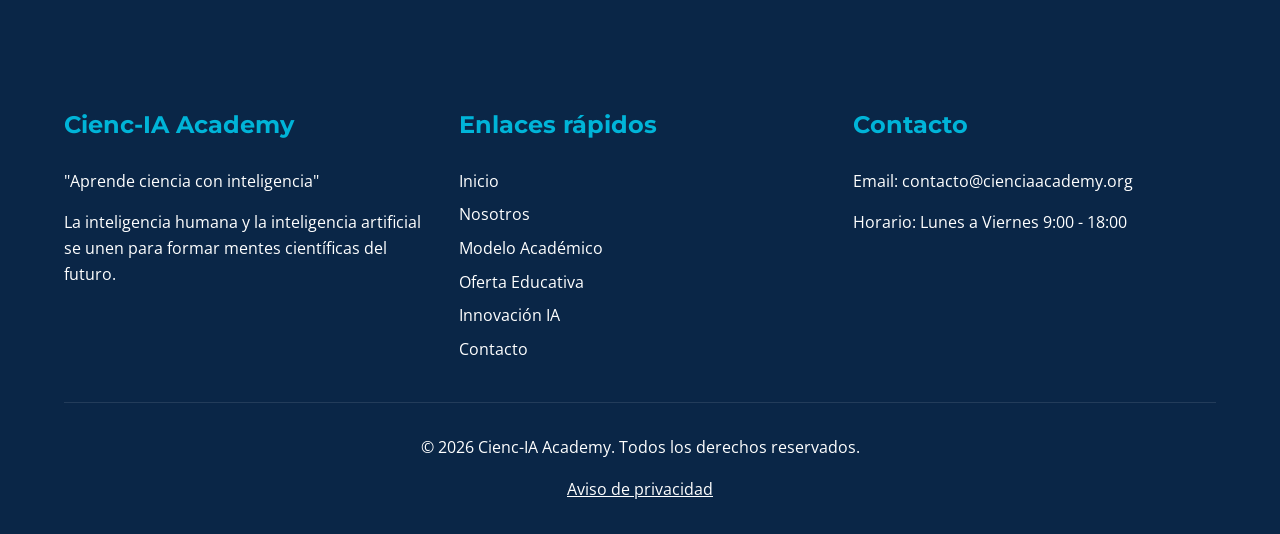
==== commit df53ee5c: "feat: anunciar clases muestra y mantener unido 2027-A" ====
--- a/index.html
+++ b/index.html
@@ -537,9 +537,10 @@
                         <img src="assets/images/courses/curso-regulares.jpg" alt="Cursos Regulares">
                     </div>
                     <div class="course-card-content">
-                        <h3>Generación fundadora 2027-A <br> </h3>
+                        <h3>Generación fundadora <span style="white-space: nowrap;">2027-A</span> <br> </h3>
                         <br>
                         <p>Matemáticas, Física, Química y Biología en vivo para 2.º y 3.º de secundaria. 8 lugares. Inicio: 8 de febrero de 2027.</p>
+                        <p><strong>Clases muestra gratuitas:</strong> Matemáticas, miércoles 11 de noviembre; Física, jueves 19 de noviembre. 6:00 p. m., 45 minutos, por Google Meet. Para asistir, regístrese en la lista de interés (abre el 3 de noviembre).</p>
                         <a href="pages/oferta-educativa.html" class="btn">Más información</a>
                         
                     </div>
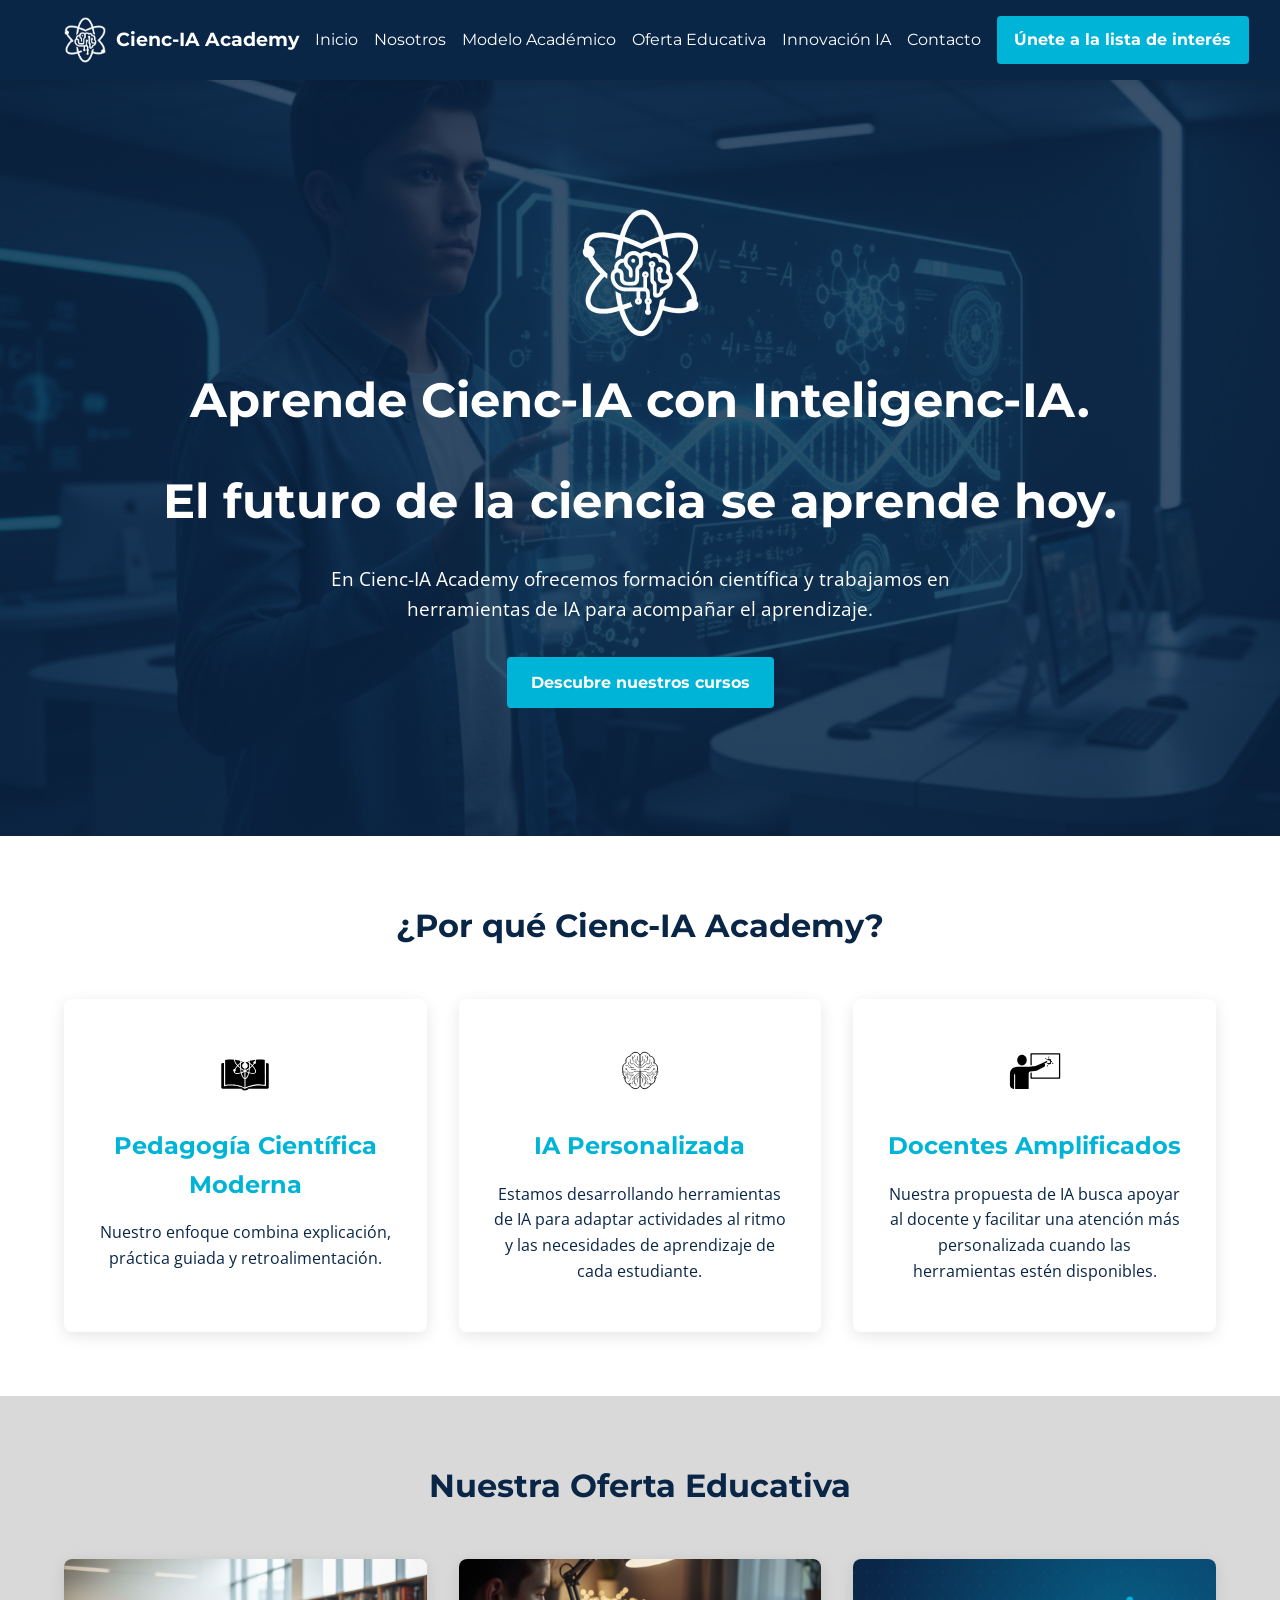
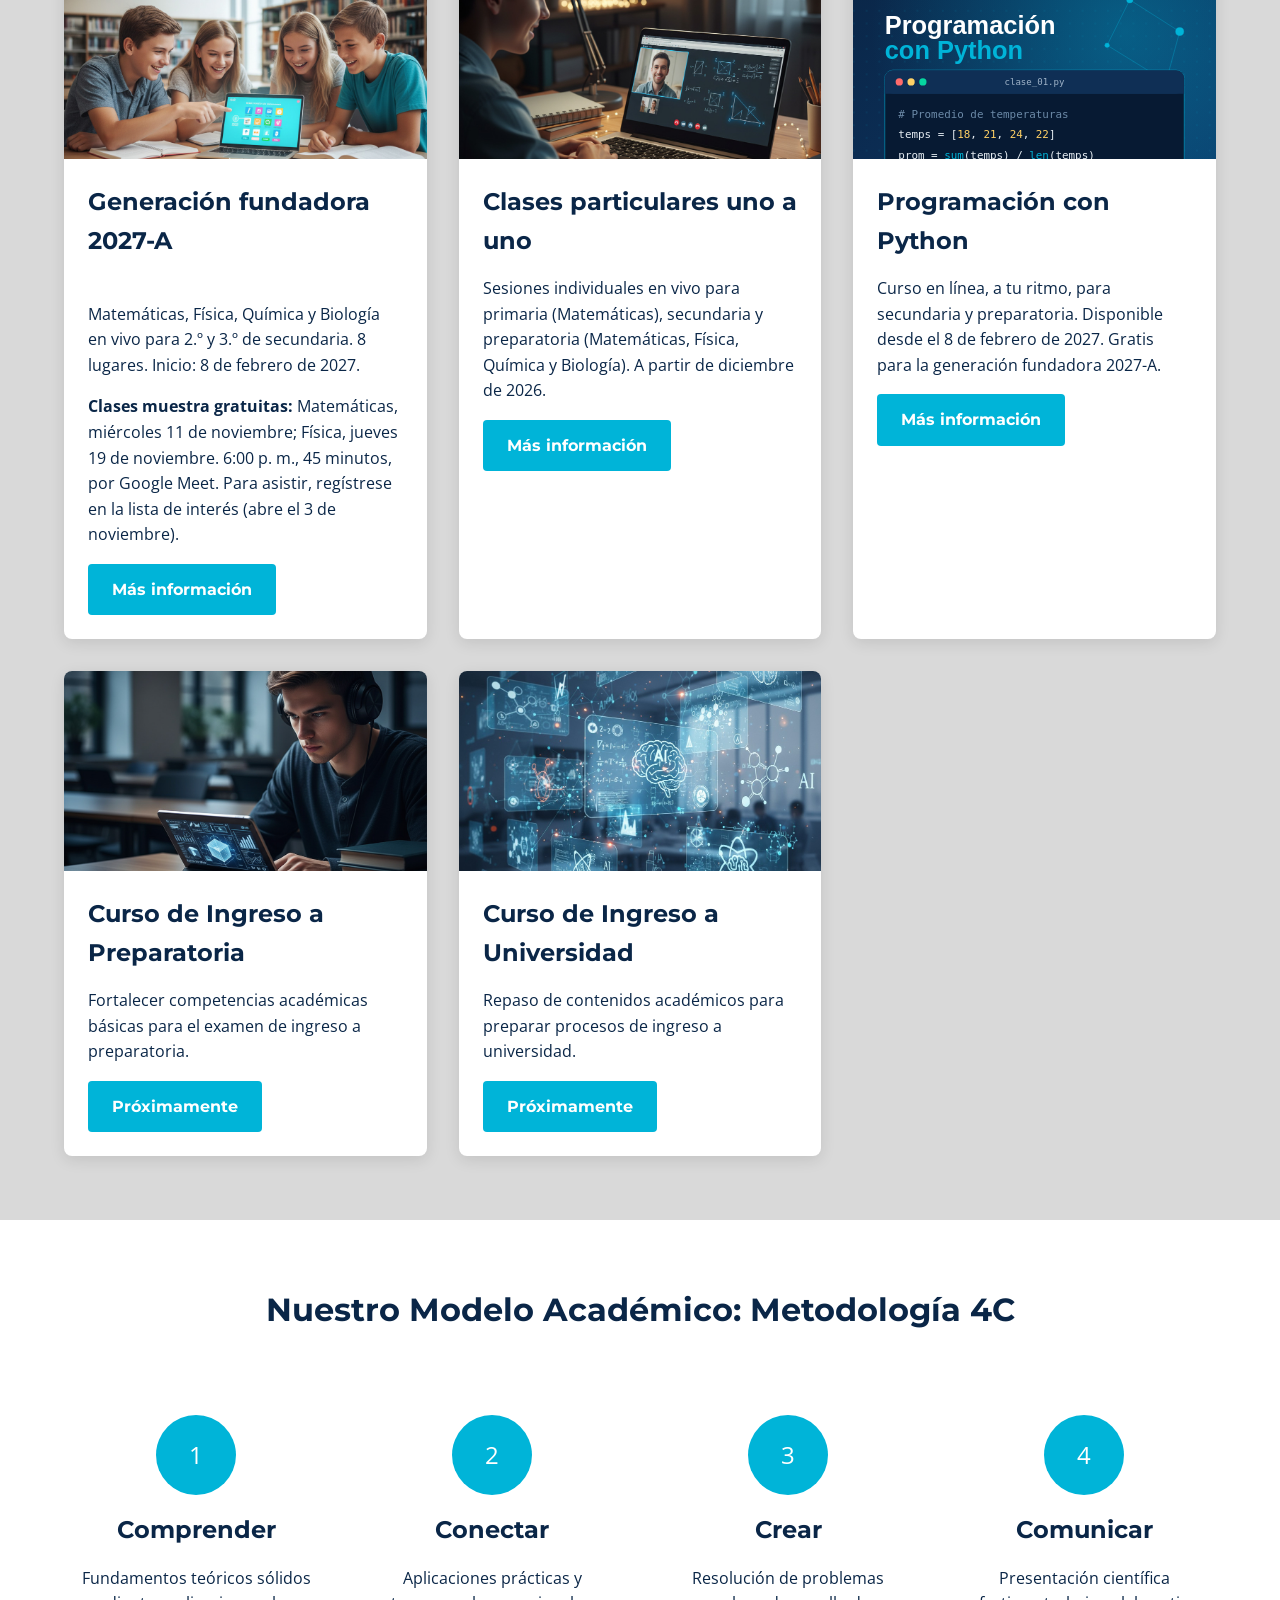
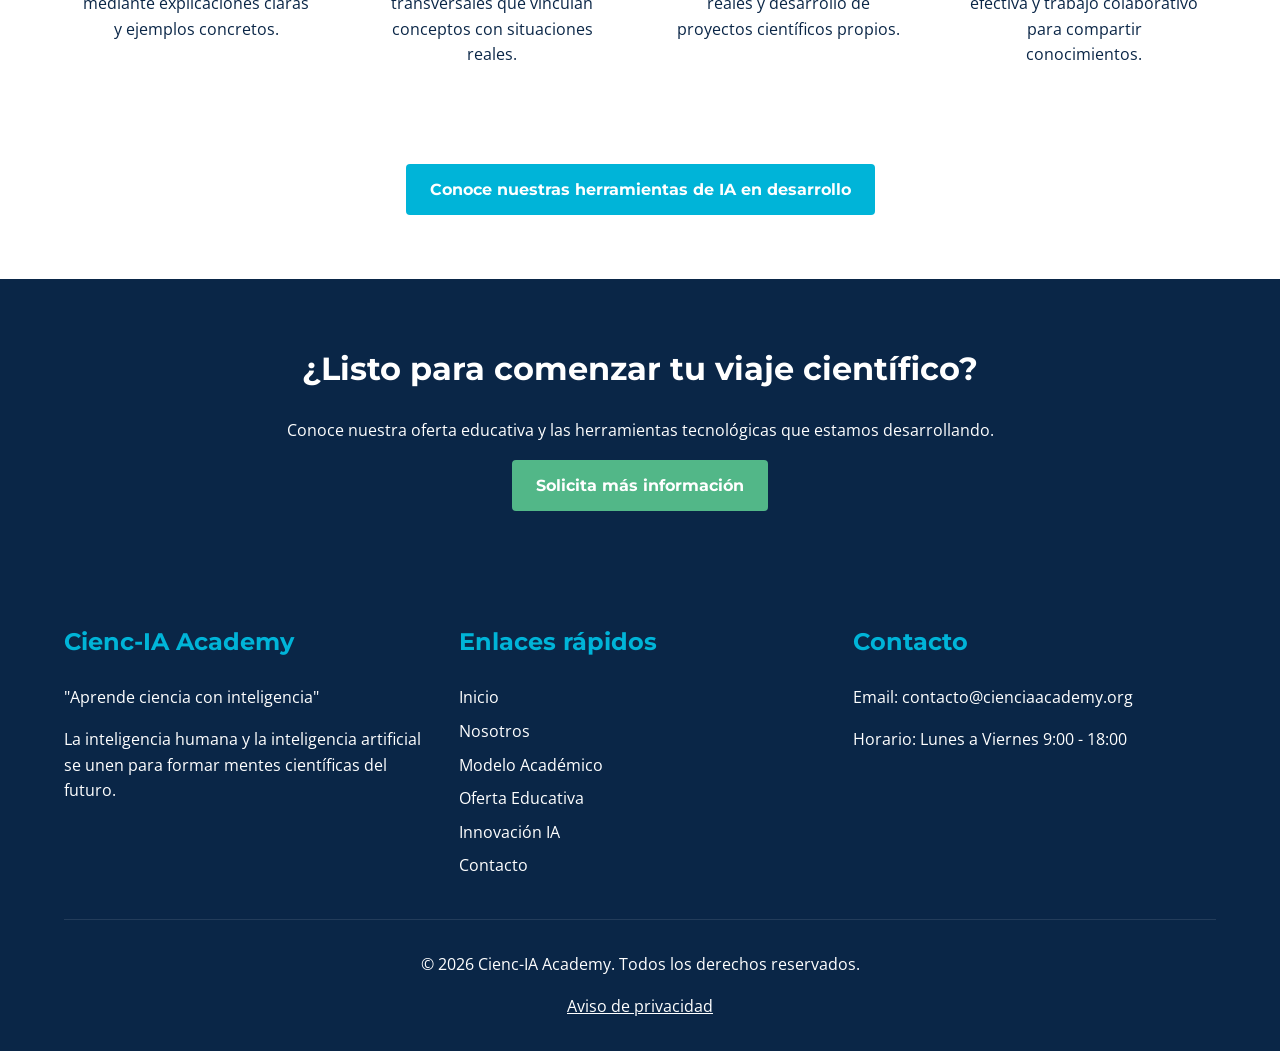
==== commit ef563ac3: "feat: añadir clases particulares y Python con imágenes de cursos" ====
--- a/index.html
+++ b/index.html
@@ -534,7 +534,7 @@
             <div class="course-cards">
                 <div class="course-card">
                     <div class="course-card-img">
-                        <img src="assets/images/courses/curso-regulares.jpg" alt="Cursos Regulares">
+                        <img src="assets/images/courses/curso-preparatoria.jpg" alt="Grupo de alumnos de secundaria estudiando juntos">
                     </div>
                     <div class="course-card-content">
                         <h3>Generación fundadora <span style="white-space: nowrap;">2027-A</span> <br> </h3>
@@ -547,7 +547,27 @@
                 </div>
                 <div class="course-card">
                     <div class="course-card-img">
-                        <img src="assets/images/courses/curso-preparatoria.jpg" alt="Curso de Ingreso a Preparatoria">
+                        <img src="assets/images/courses/curso-regulares.jpg" alt="Alumno en una clase en línea uno a uno con su instructor">
+                    </div>
+                    <div class="course-card-content">
+                        <h3>Clases particulares uno a uno</h3>
+                        <p>Sesiones individuales en vivo para primaria (Matemáticas), secundaria y preparatoria (Matemáticas, Física, Química y Biología). A partir de diciembre de 2026.</p>
+                        <a href="pages/oferta-educativa.html#clases-particulares" class="btn">Más información</a>
+                    </div>
+                </div>
+                <div class="course-card">
+                    <div class="course-card-img">
+                        <img src="assets/images/courses/curso-python.svg" alt="Ventana de código con un programa en Python" style="object-position: top;">
+                    </div>
+                    <div class="course-card-content">
+                        <h3>Programación con Python</h3>
+                        <p>Curso en línea, a tu ritmo, para secundaria y preparatoria. Disponible desde el 8 de febrero de 2027. Gratis para la generación fundadora 2027-A.</p>
+                        <a href="pages/oferta-educativa.html#python" class="btn">Más información</a>
+                    </div>
+                </div>
+                <div class="course-card">
+                    <div class="course-card-img">
+                        <img src="assets/images/courses/curso-universidad.jpg" alt="Alumno estudiando con audífonos y tableta">
                     </div>
                     <div class="course-card-content">
                         <h3>Curso de Ingreso a Preparatoria</h3>
@@ -557,7 +577,7 @@
                 </div>
                 <div class="course-card">
                     <div class="course-card-img">
-                        <img src="assets/images/courses/curso-universidad.jpg" alt="Curso de Ingreso a Universidad">
+                        <img src="assets/images/courses_portada.jpg" alt="Laboratorio de ciencias con elementos de inteligencia artificial">
                     </div>
                     <div class="course-card-content">
                         <h3>Curso de Ingreso a Universidad</h3>
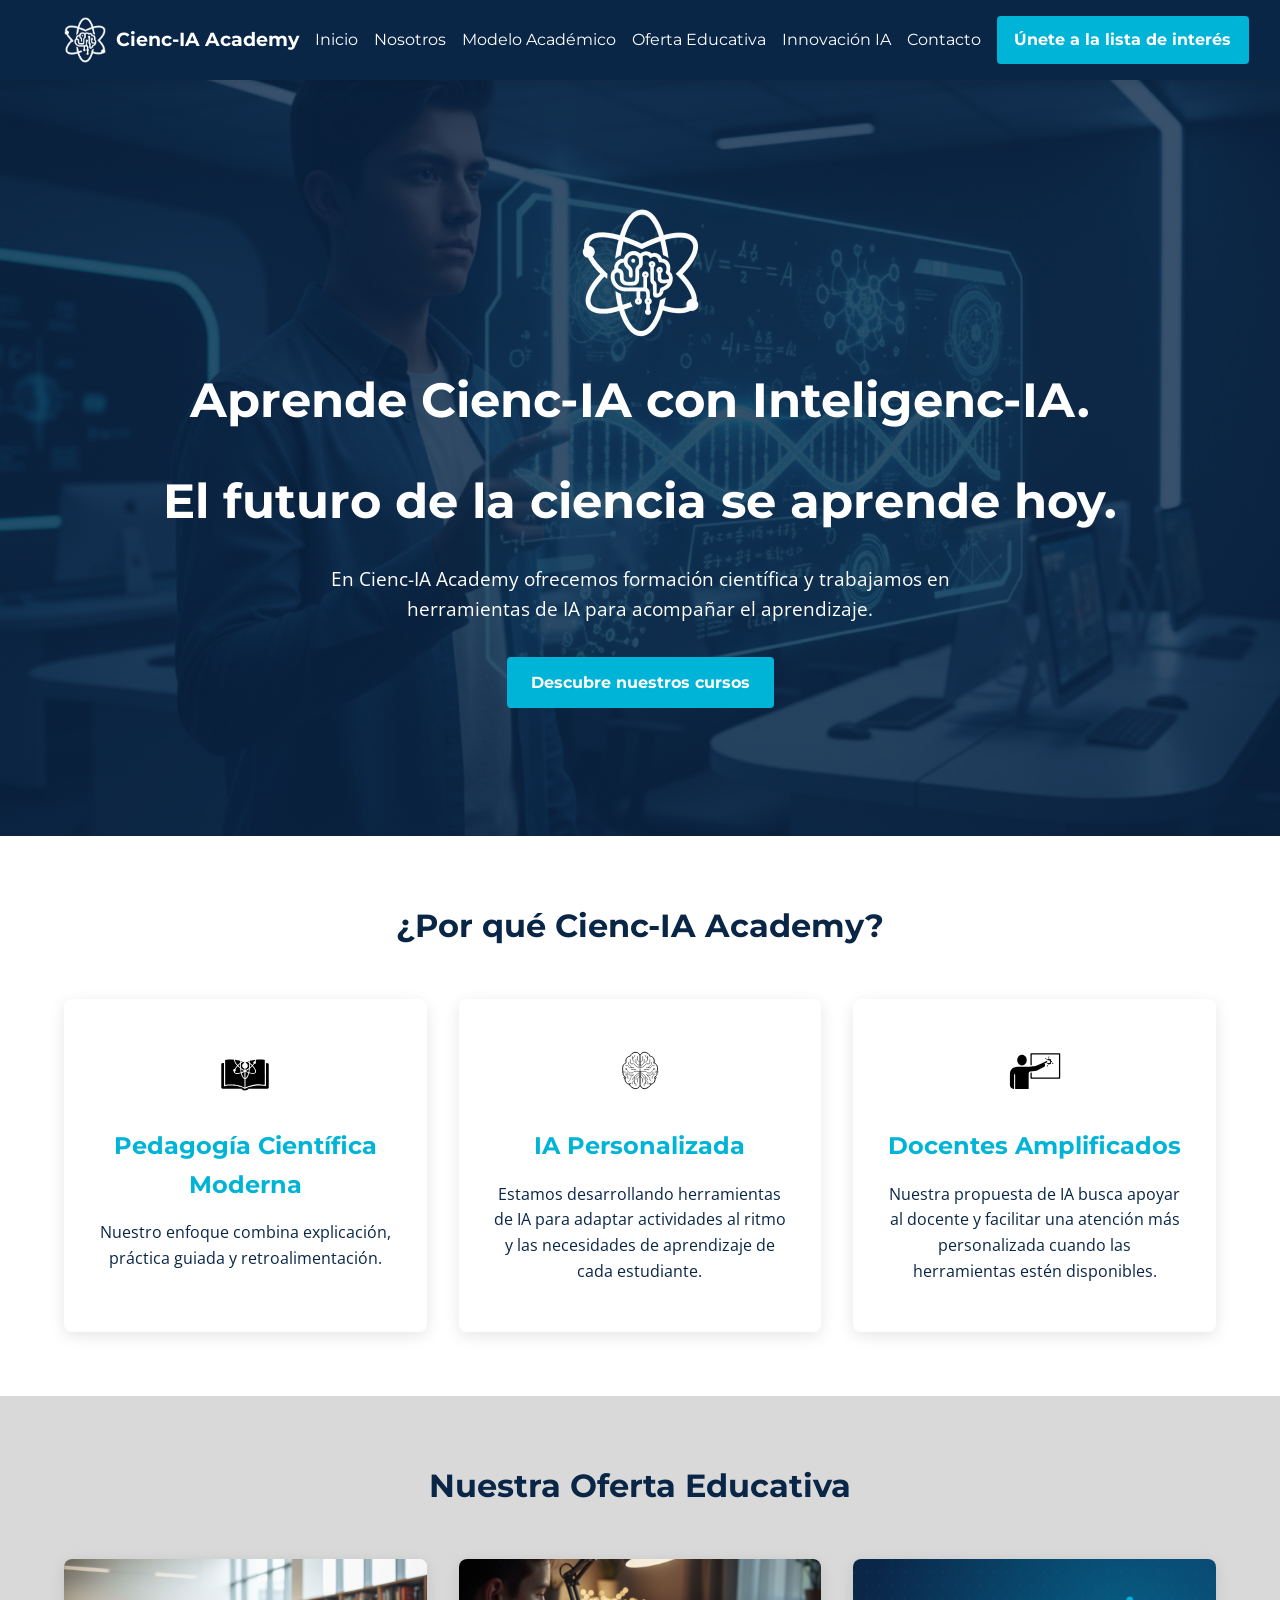
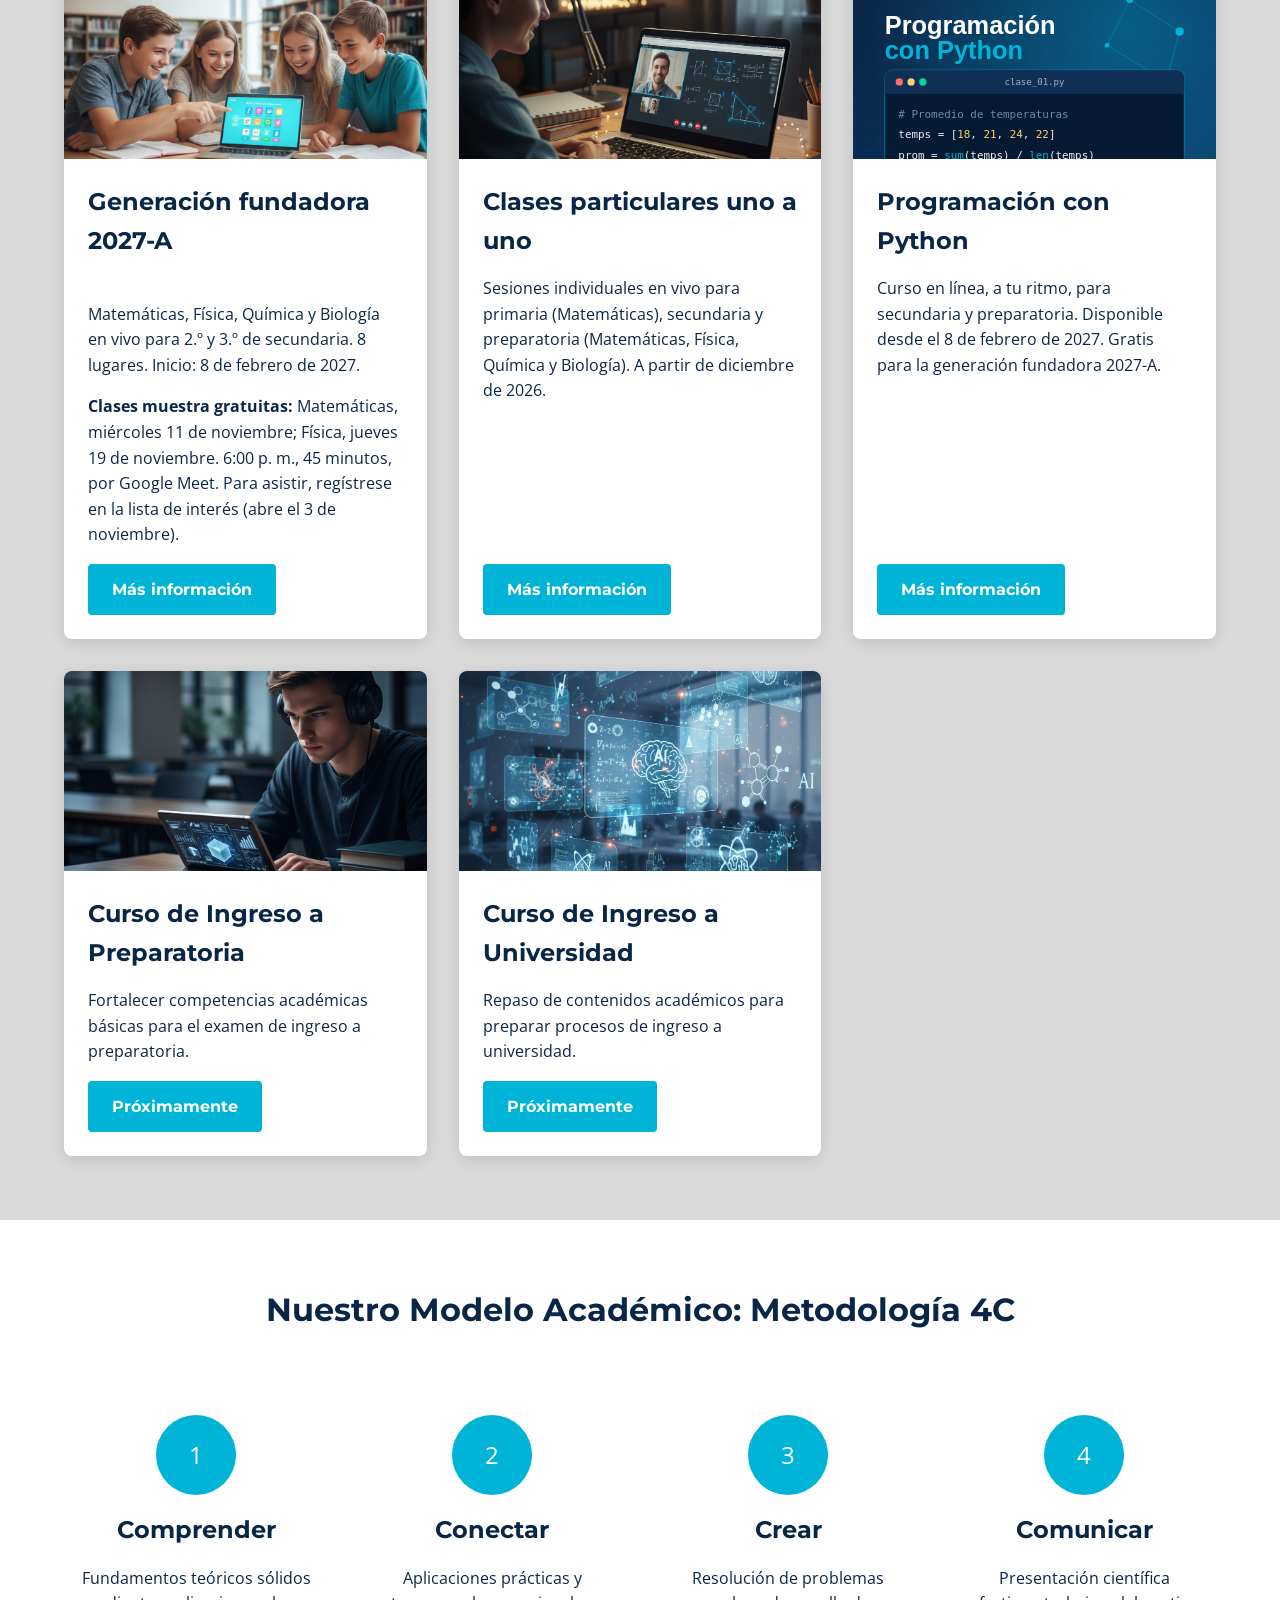
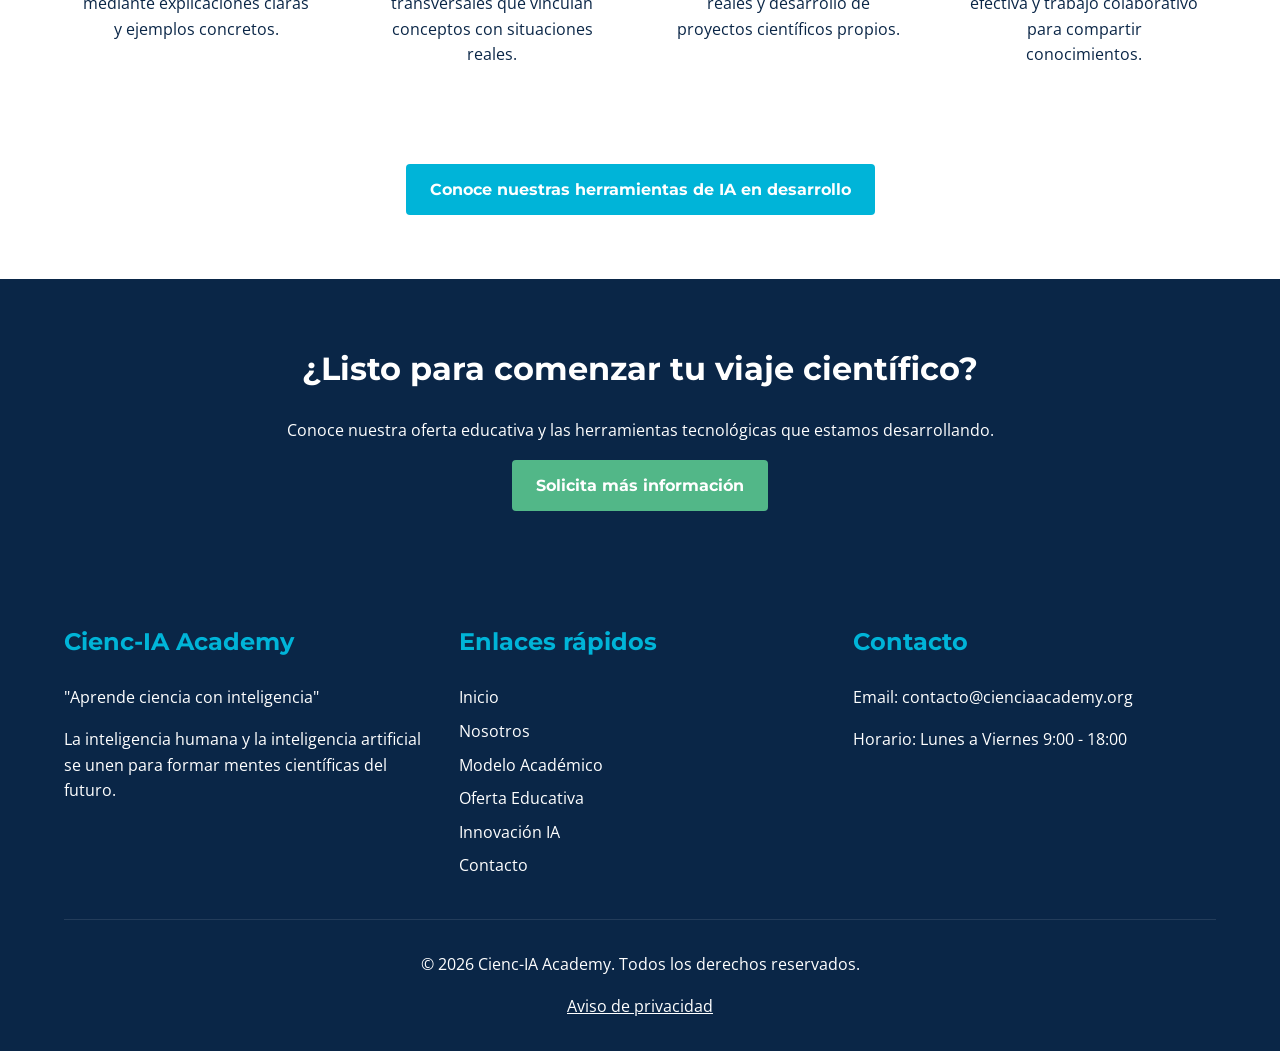
==== commit a1eb51a6: "Alinea al pie los botones de las tarjetas de cursos" ====
--- a/index.html
+++ b/index.html
@@ -239,6 +239,23 @@
 
         .course-card-content {
             padding: 1.5rem;
+        }
+
+        /* Botones de las tarjetas alineados al pie */
+        .course-card {
+            display: flex;
+            flex-direction: column;
+        }
+
+        .course-card-content {
+            flex: 1;
+            display: flex;
+            flex-direction: column;
+            align-items: flex-start;
+        }
+
+        .course-card-content .btn {
+            margin-top: auto;
         }
 
         .course-card h3 {
